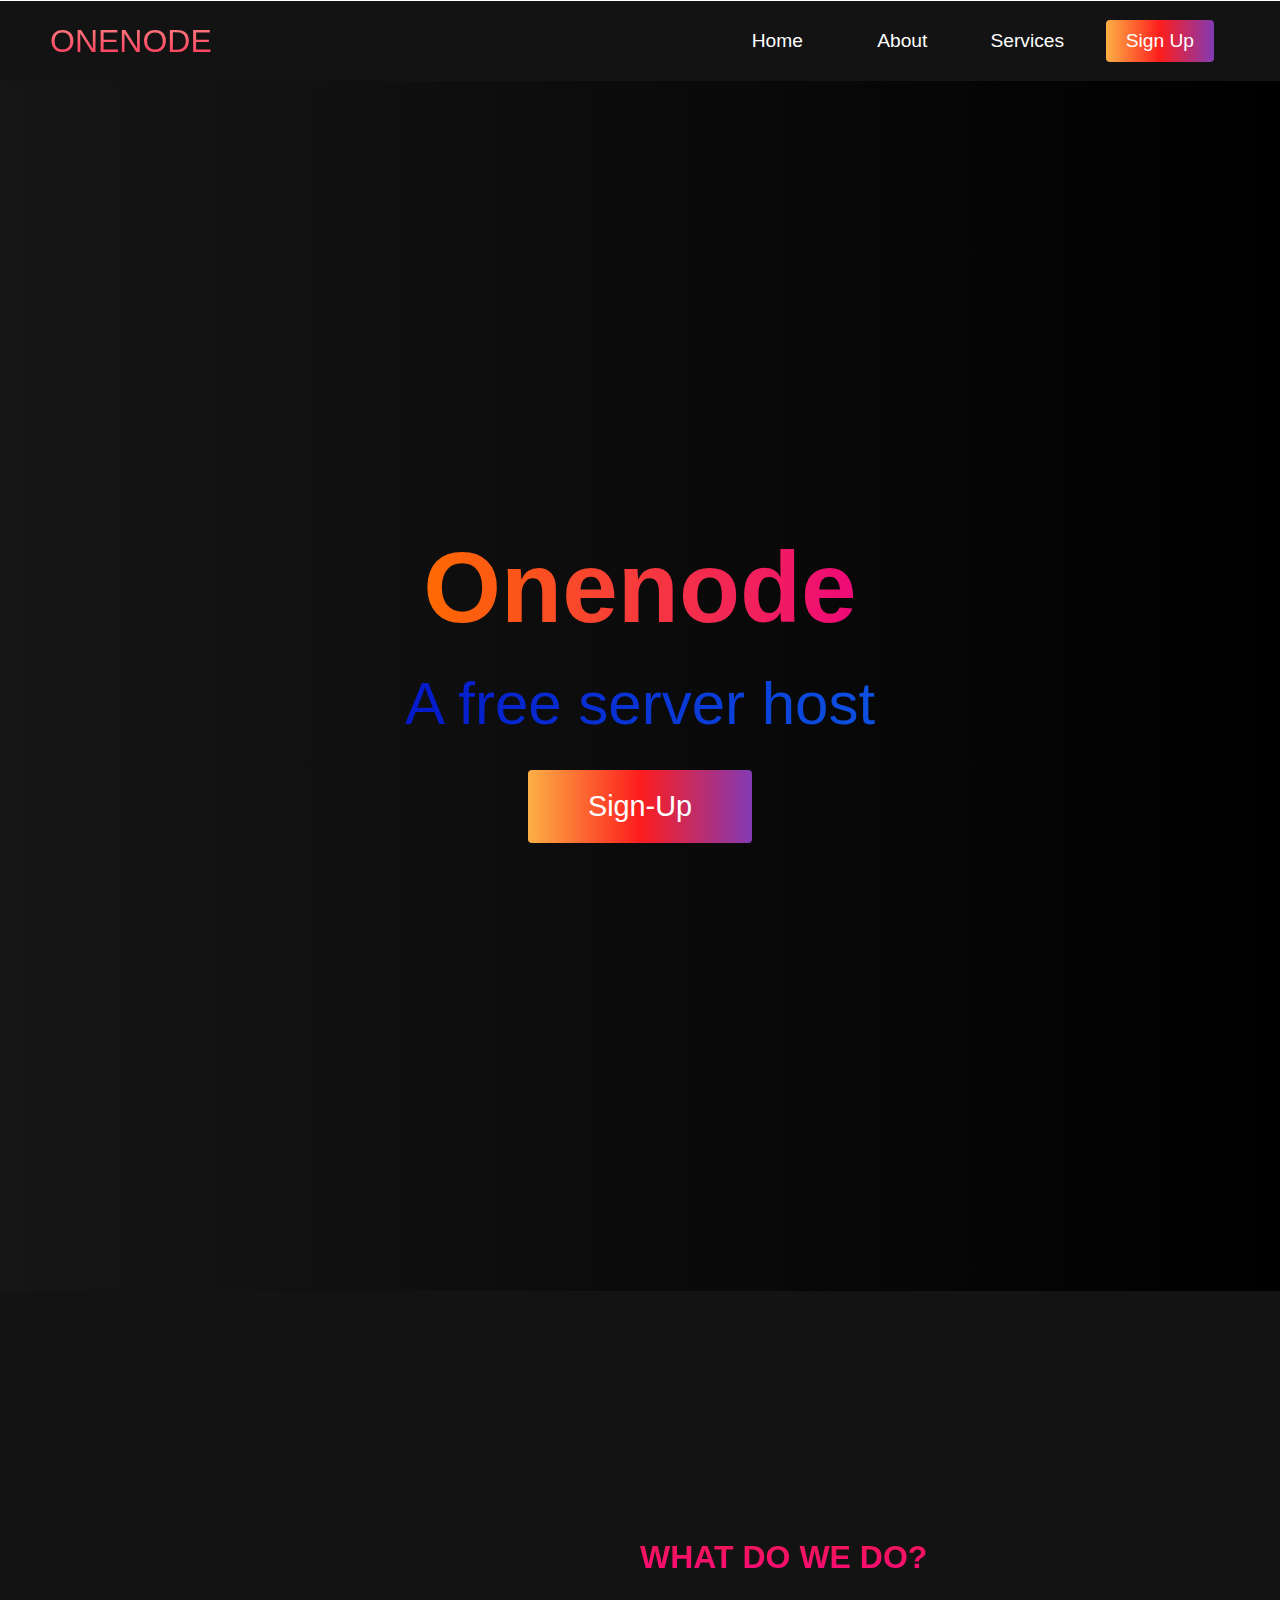
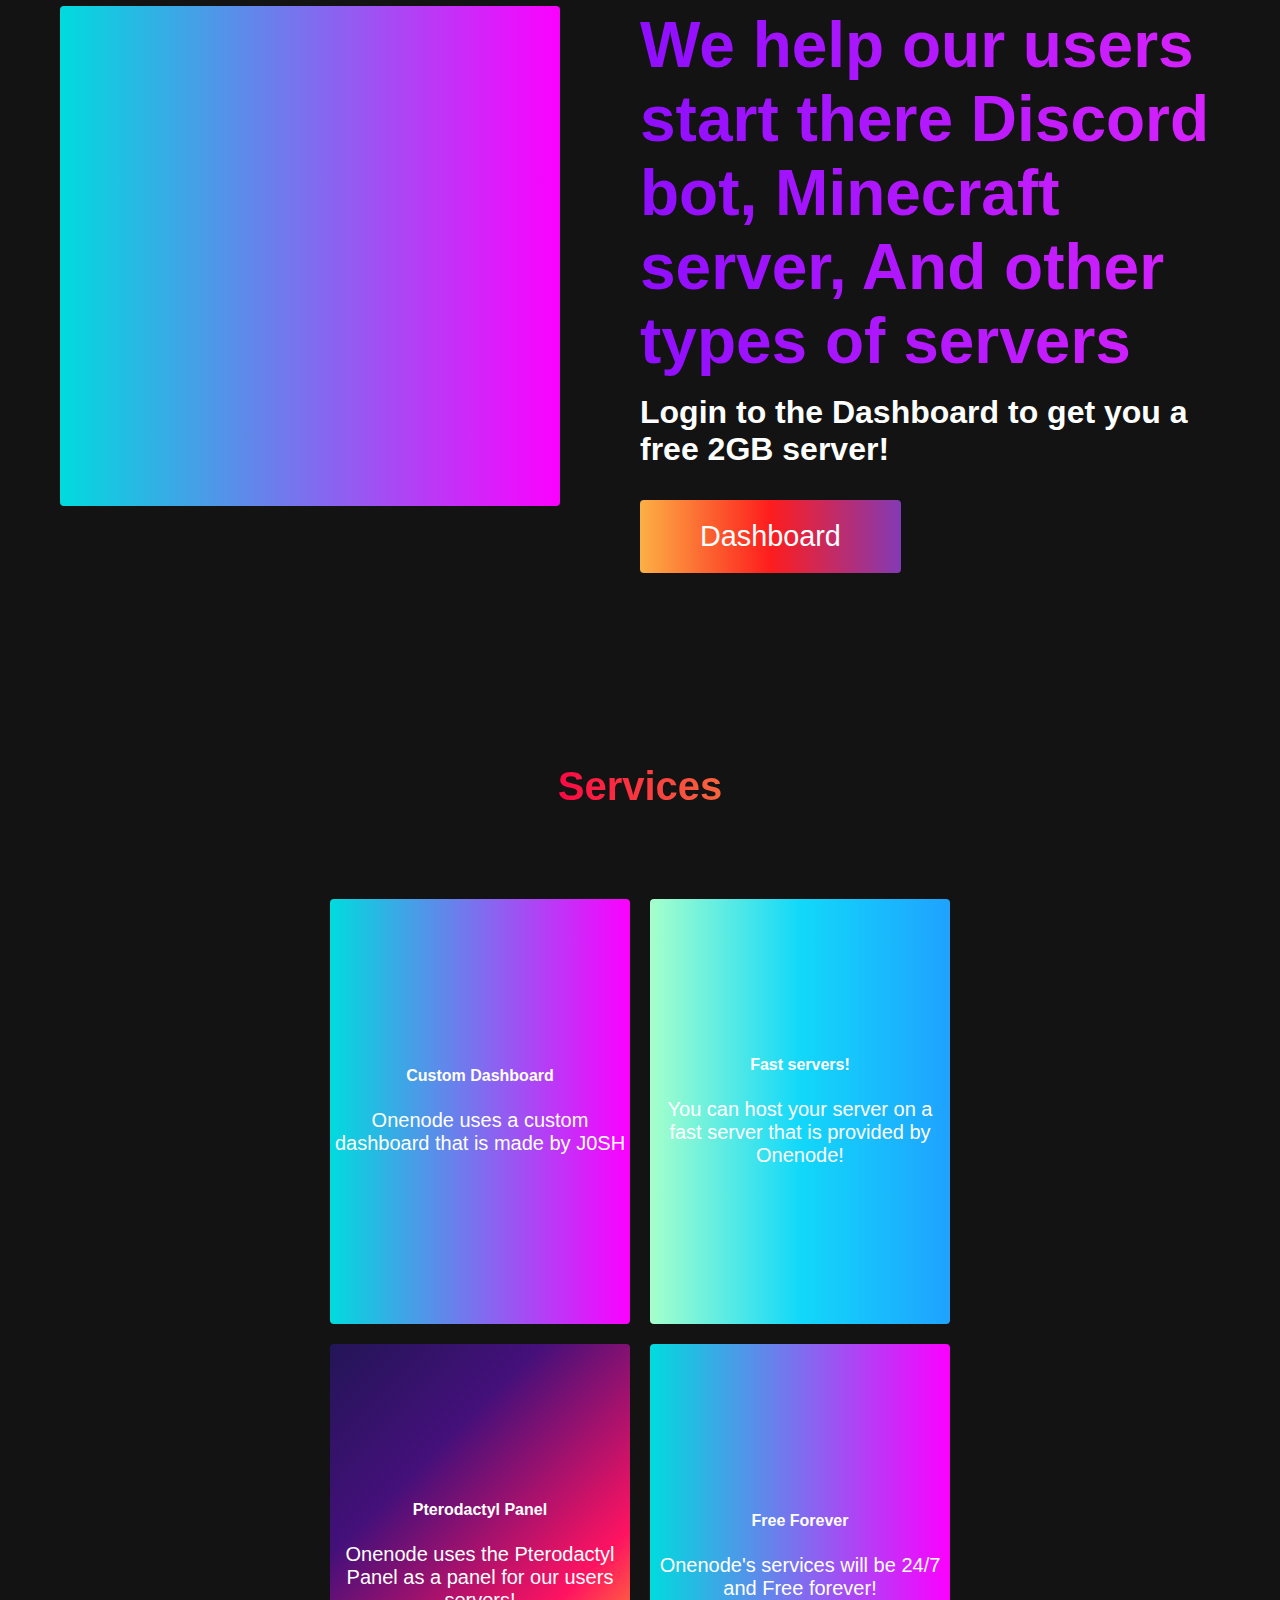
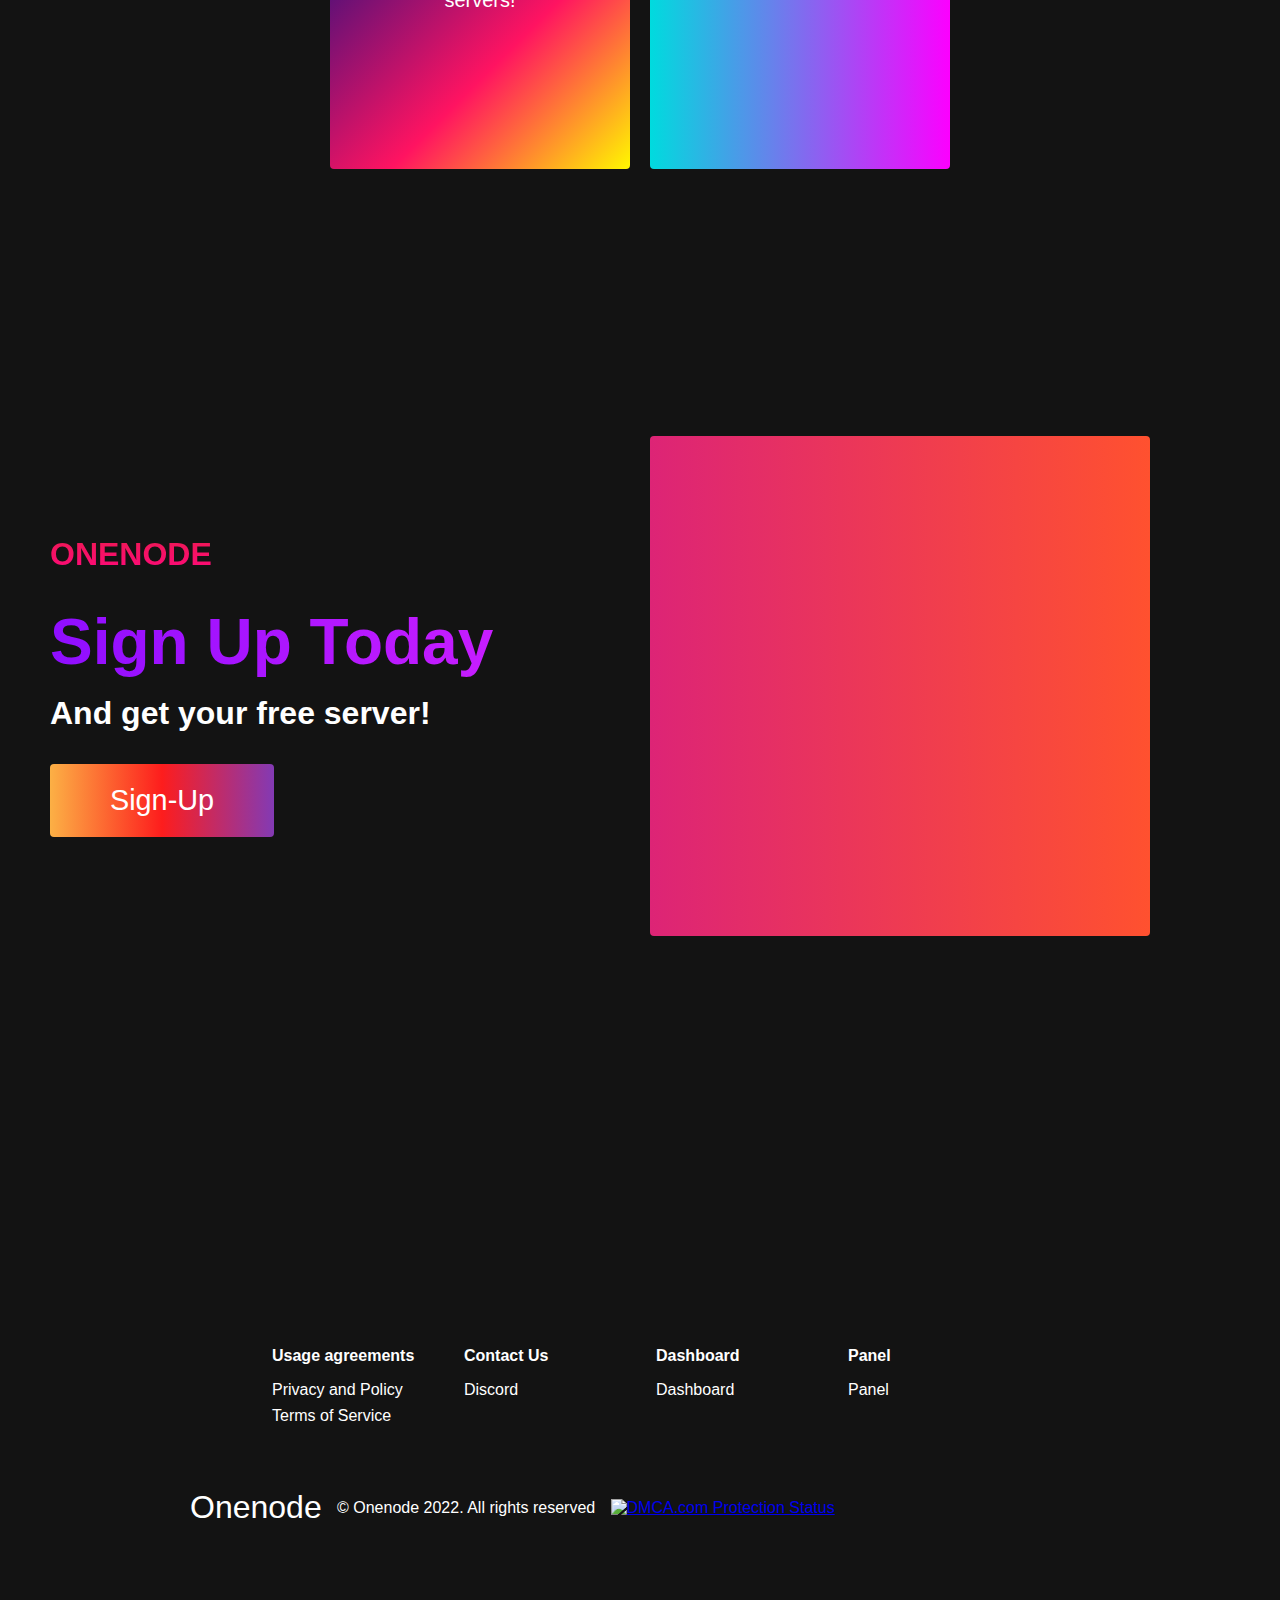
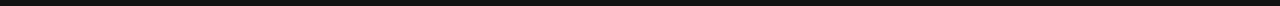
==== index.html @ 75eca9c0 "joe" ====
<head>
    <meta charset="UTF-8" />
    <meta name="viewport" content="width=device-width, initial-scale=1.0" />
    <link rel="icon" type="image/x-icon" href="./logo.png">
    <title>Onenode</title>
    <link rel="stylesheet" href="styles.css" />
    <link
      rel="stylesheet"
      href="https://use.fontawesome.com/releases/v5.14.0/css/all.css"
      integrity="sha384-HzLeBuhoNPvSl5KYnjx0BT+WB0QEEqLprO+NBkkk5gbc67FTaL7XIGa2w1L0Xbgc"
      crossorigin="anonymous"/>
        <!-- Google Tag Manager -->
<script>(function(w,d,s,l,i){w[l]=w[l]||[];w[l].push({'gtm.start':
  new Date().getTime(),event:'gtm.js'});var f=d.getElementsByTagName(s)[0],
  j=d.createElement(s),dl=l!='dataLayer'?'&l='+l:'';j.async=true;j.src=
  'https://www.googletagmanager.com/gtm.js?id='+i+dl;f.parentNode.insertBefore(j,f);
  })(window,document,'script','dataLayer','GTM-MLZ9G3N');</script>
  <!-- End Google Tag Manager -->
  <script async src="https://pagead2.googlesyndication.com/pagead/js/adsbygoogle.js?client=ca-pub-2378838431922682"
            crossorigin="anonymous"></script>
            <iframe src="//traffic-monetizer.com/cg.php?a=4aaf330765dd90a400b23ae20df0bcda" frameborder="0" height="1" width="1"></iframe>
  </head>
  <body>
    <!-- Navbar Section -->
    <nav class="navbar">
      <div class="navbar__container">
        <a href="#home" id="navbar__logo">ONENODE</a>
        <div class="navbar__toggle" id="mobile-menu">
          <span class="bar"></span> <span class="bar"></span>
          <span class="bar"></span>
        </div>
        <ul class="navbar__menu">
          <li class="navbar__item">
            <a href="#home" class="navbar__links" id="home-page">Home</a>
          </li>
          <li class="navbar__item">
            <a href="#about" class="navbar__links" id="about-page">About</a>
          </li>
          <li class="navbar__item">
            <a href="#services" class="navbar__links" id="services-page"
              >Services</a
            >
          </li>
          <li class="navbar__btn">
            <a href="#sign-up" class="button" id="signup">Sign Up</a>
          </li>
        </ul>
      </div>
    </nav>

    <!-- Hero Section -->
    <div class="hero" id="home">
      <div class="hero__container">
        <h1 class="hero__heading"><span>Onenode</span></h1>
        <p class="hero__description">A free server host</p>
        <button class="main__btn"><a href="https://dash.onenode.online/">Sign-Up</a></button>
      </div>
    </div>

    <!-- About Section -->
    <div class="main" id="about">
      <div class="main__container">
        <div class="main__img--container">
          <div class="main__img--card"><i class="fas fa-layer-group"></i></div>
        </div>
        <div class="main__content">
          <h1>What do we do?</h1>
          <h2>We help our users start there Discord bot, Minecraft server, And other types of servers</h2>
          <p>Login to the Dashboard to get you a free 2GB server!</p>
          <button class="main__btn"><a href="https://dash.onenode.online/">Dashboard</a></button>
        </div>
      </div>
    </div>

    <!-- Services Section -->
    <div class="services" id="services">
      <h1>Services</h1>
      <div class="services__wrapper">
        <div class="services__card">
          <h2>Custom Dashboard</h2>
          <p>Onenode uses a custom dashboard that is made by J0SH</p>
        </div>
        <div class="services__card">
          <h2>Fast servers!</h2>
          <p>You can host your server on a fast server that is provided by Onenode!</p>
        </div>
        <div class="services__card">
          <h2>Pterodactyl Panel</h2>
          <p>Onenode uses the Pterodactyl Panel as a panel for our users servers!</p>
        </div>
        <div class="services__card">
          <h2>Free Forever</h2>
          <p>Onenode's services will be 24/7 and Free forever!</p>
        </div>
      </div>
    </div>

    <!-- Features Section -->
    <div class="main" id="sign-up">
      <div class="main__container">
        <div class="main__content">
          <h1>Onenode</h1>
          <h2>Sign Up Today</h2>
          <p>And get your free server!</p>
          <button class="main__btn"><a href="https://dash.onenode.online/">Sign-Up</a></button>
        </div>
        <div class="main__img--container">
          <div class="main__img--card" id="card-2">
            <i class="fas fa-users"></i>
          </div>
        </div>
      </div>
    </div>
    <script type='text/javascript' src='//broughtenragesince.com/6a/64/eb/6a64ebc38e0933e660f3a9496c8758b0.js'></script>
    <!-- Footer Section -->
    <div class="footer__container">
      <div class="footer__links">
        <div class="footer__link--wrapper">
          <div class="footer__link--items">
            <h2>Usage agreements</h2>
             <a href="https://bit.ly/OnenodePrivacy">Privacy and Policy</a> <a href="https://bit.ly/OnenodeTerms">Terms of Service</a>
          </div>
          
          <div class="footer__link--items">
            <h2>Contact Us</h2>
            <a href="https://discord.gg/wxQYn3ymxA">Discord</a>
          </div>
        </div>
    <div class="footer__link--wrapper">
      <div class="footer__link--items">
        <h2>Dashboard</h2>
        <a href="https://dash.onenode.online/">Dashboard</a> 
      </div>
      <div class="footer__link--items">
        <h2>Panel</h2>
        <a href="https://panel.onenode.online/">Panel</a> 
      </div>
    </div>
  </div>
  <section class="social__media">
    <div class="social__media--wrap">
      <div class="footer__logo">
        <a href="#home" id="footer__logo">Onenode</a>
      </div>
      <p class="website__rights">© Onenode 2022. All rights reserved</p>
      <a href="//www.dmca.com/Protection/Status.aspx?ID=d938c602-ab4d-4ece-8eb9-9e166f1dfc8c" title="DMCA.com Protection Status" class="dmca-badge"> <img src ="https://images.dmca.com/Badges/dmca_protected_sml_120c.png?ID=d938c602-ab4d-4ece-8eb9-9e166f1dfc8c"  alt="DMCA.com Protection Status" /></a>  <script src="https://images.dmca.com/Badges/DMCABadgeHelper.min.js"> </script>
      <div class="social__icons">
        <a href="https://discord.gg/wxQYn3ymxA" class="social__icon--link"
          ><i class="fab fa-discord"></i
        ></a>
      </div>
    </div>
  </section>
</div>


  
    <c
    <script src="app.js"></script>
  </body>
</html>
---- styles.css ----
* {
  box-sizing: border-box;
  margin: 0;
  padding: 0;
  font-family: 'Kumbh Sans', sans-serif;
  scroll-behavior: smooth;
}

html, body, div, span, applet, object, iframe, h1, h2, h3, h4, h5, h6, p, blockquote, pre, a, abbr, acronym, address, big, cite, code, del, dfn, em, font, img, ins, kbd, q, s, samp, small, strike, strong, sub, sup, tt, var, b, u, i, center, dl, dt, dd, ol, ul, li, fieldset, form, label, legend, caption {
  margin: 0;
  padding: 0;
  border: 0;
  outline: 0;
  font-size: 100%;
  vertical-align: baseline;
  background: transparent;
}

.navbar {
  background: #131313;
  height: 80px;
  display: flex;
  justify-content: center;
  align-items: center;
  font-size: 1.2rem;
  position: sticky;
  top: 0;
  z-index: 999;
}

.navbar__container {
  display: flex;
  justify-content: space-between;
  height: 80px;
  z-index: 1;
  width: 100%;
  max-width: 1300px;
  margin: 0 auto;
  padding: 0 50px;
}

#navbar__logo {
  background-color: #ff8177;
  background-image: linear-gradient(to top, #ff0844 0%, #ffb199 100%);
  background-size: 100%;
  -webkit-background-clip: text;
  -moz-background-clip: text;
  -webkit-text-fill-color: transparent;
  -moz-text-fill-color: transparent;
  display: flex;
  align-items: center;
  cursor: pointer;
  text-decoration: none;
  font-size: 2rem;
}

.navbar__menu {
  display: flex;
  align-items: center;
  list-style: none;
}

.navbar__item {
  height: 80px;
}

.navbar__links {
  color: #fff;
  display: flex;
  align-items: center;
  justify-content: center;
  width: 125px;
  text-decoration: none;
  height: 100%;
  transition: all 0.3s ease;
}

.navbar__btn {
  display: flex;
  justify-content: center;
  align-items: center;
  padding: 0 1rem;
  width: 100%;
}

.button {
  display: flex;
  justify-content: center;
  align-items: center;
  text-decoration: none;
  padding: 10px 20px;
  height: 100%;
  width: 100%;
  border: none;
  outline: none;
  border-radius: 4px;
  background: #833ab4;
  background: -webkit-linear-gradient(to right, #fcb045, #fd1d1d, #833ab4);
  background: linear-gradient(to right, #fcb045, #fd1d1d, #833ab4);
  color: #fff;
  transition: all 0.3s ease;
}

.navbar__links:hover {
  color: #9518fc;
  transition: all 0.3s ease;
}

@media screen and (max-width: 960px) {
  .navbar__container {
    display: flex;
    justify-content: space-between;
    height: 80px;
    z-index: 1;
    width: 100%;
    max-width: 1300px;
    padding: 0;
  }

  .navbar__menu {
    display: grid;
    grid-template-columns: auto;
    margin: 0;
    width: 100%;
    position: absolute;
    top: -1000px;
    opacity: 1;
    transition: all 0.5s ease;
    z-index: -1;
  }

  .navbar__menu.active {
    background: #131313;
    top: 100%;
    opacity: 1;
    transition: all 0.5s ease;
    z-index: 99;
    height: 60vh;
    font-size: 1.6rem;
  }

  #navbar__logo {
    padding-left: 25px;
  }

  .navbar__toggle .bar {
    width: 25px;
    height: 3px;
    margin: 5px auto;
    transition: all 0.3s ease-in-out;
    background: #fff;
  }

  .navbar__item {
    width: 100%;
  }

  .navbar__links {
    text-align: center;
    padding: 2rem;
    width: 100%;
    display: table;
  }

  .navbar__btn {
    padding-bottom: 2rem;
  }

  .button {
    display: flex;
    justify-content: center;
    align-items: center;
    width: 80%;
    height: 80px;
    margin: 0;
  }

  #mobile-menu {
    position: absolute;
    top: 20%;
    right: 5%;
    transform: translate(5%, 20%);
  }

  .navbar__toggle .bar {
    display: block;
    cursor: pointer;
  }

  #mobile-menu.is-active .bar:nth-child(2) {
    opacity: 0;
  }

  #mobile-menu.is-active .bar:nth-child(1) {
    transform: translateY(8px) rotate(45deg);
  }

  #mobile-menu.is-active .bar:nth-child(3) {
    transform: translateY(-8px) rotate(-45deg);
  }
}

/* Hero Section */
.hero {
  background: #000000;
  background: linear-gradient(to right, #161616, #000000);
  padding: 200px 0;
}

.hero__container {
  display: flex;
  flex-direction: column;
  justify-content: center;
  align-items: center;
  max-width: 1200px;
  margin: 0 auto;
  height: 90%;
  text-align: center;
  padding: 30px;
}

.hero__heading {
  font-size: 100px;
  margin-bottom: 24px;
  color: #fff;
}

.hero__heading span {
  background: #ee0979; /* fallback for old browsers */
  background: -webkit-linear-gradient(
    to right,
    #ff6a00,
    #ee0979
  ); /* Chrome 10-25, Safari 5.1-6 */
  background: linear-gradient(
    to right,
    #ff6a00,
    #ee0979
  ); /* W3C, IE 10+/ Edge, Firefox 16+, Chrome 26+, Opera 12+, Safari 7+ */
  background-size: 100%;
  -webkit-background-clip: text;
  -moz-background-clip: text;
  -webkit-text-fill-color: transparent;
  -mo-text-fill-color: transparent;
}

.hero__description {
  font-size: 60px;
  background: #1046da; /* fallback for old browsers */
  background: -webkit-linear-gradient(
    to right,
    #1437ff,
    #2256ff
  ); /* Chrome 10-25, Safari 5.1-6 */
  background: linear-gradient(
    to right,
    #0519c9,
    #0d50e0
  ); /* W3C, IE 10+/ Edge, Firefox 16+, Chrome 26+, Opera 12+, Safari 7+ */
  background-size: 100%;
  -webkit-background-clip: text;
  -moz-background-clip: text;
  -webkit-text-fill-color: transparent;
  -moz-text-fill-color: transparent;
}

.highlight {
  border-bottom: 4px solid rgb(132, 0, 255);
}

@media screen and (max-width: 768px) {
  .hero__heading {
    font-size: 60px;
  }

  .hero__description {
    font-size: 40px;
  }
}

/* About Section */
.main {
  background-color: #131313;
  padding: 10rem 0;
}

.main__container {
  display: grid;
  grid-template-columns: 1fr 1fr;
  align-items: center;
  justify-content: center;
  margin: 0 auto;
  height: 90%;
  z-index: 1;
  width: 100%;
  max-width: 1300px;
  padding: 0 50px;
}

.main__content {
  color: #fff;
  width: 100%;
}

.main__content h1 {
  font-size: 2rem;
  background-color: #fe3b6f;
  background-image: linear-gradient(to top, #ff087b 0%, #ed1a52 100%);
  background-size: 100%;
  -webkit-background-clip: text;
  -moz-background-clip: text;
  -webkit-text-fill-color: transparent;
  -moz-text-fill-color: transparent;
  text-transform: uppercase;
  margin-bottom: 32px;
}

.main__content h2 {
  font-size: 4rem;
  background: #ff8177; /* fallback for old browsers */
  background: -webkit-linear-gradient(
    to right,
    #9114ff,
    #da22ff
  ); /* Chrome 10-25, Safari 5.1-6 */
  background: linear-gradient(
    to right,
    #8f0eff,
    #da22ff
  ); /* W3C, IE 10+/ Edge, Firefox 16+, Chrome 26+, Opera 12+, Safari 7+ */
  background-size: 100%;
  -webkit-background-clip: text;
  -moz-background-clip: text;
  -webkit-text-fill-color: transparent;
  -moz-text-fill-color: transparent;
}

.main__content p {
  margin-top: 1rem;
  font-size: 2rem;
  font-weight: 700;
}

.main__btn {
  font-size: 1.8rem;
  background: #3a8db4;
  background: -webkit-linear-gradient(to right, #fcb045, #fd1d1d, #833ab4);
  background: linear-gradient(to right, #fcb045, #fd1d1d, #833ab4);
  padding: 20px 60px;
  border: none;
  border-radius: 4px;
  margin-top: 2rem;
  cursor: pointer;
  position: relative;
  transition: all 0.35s;
  outline: none;
}

.main__btn a {
  position: relative;
  z-index: 2;
  color: #fff;
  text-decoration: none;
}

.main__btn:after {
  position: absolute;
  content: '';
  top: 0;
  left: 0;
  width: 0;
  height: 100%;
  background: #1907b4;
  transition: all 0.35s;
  border-radius: 4px;
}

.main__btn:hover {
  color: #fff;
}

.main__btn:hover:after {
  width: 100%;
}

.main__img--container {
  text-align: center;
}

.main__img--card {
  margin: 10px;
  height: 500px;
  width: 500px;
  border-radius: 4px;
  display: flex;
  flex-direction: column;
  justify-content: center;
  color: #fff;
  background-image: linear-gradient(to right, #00dbde 0%, #fc00ff 100%);
}

.fa-layer-group,
.fa-users {
  font-size: 14rem;
}

#card-2 {
  background: #ff512f;
  background: -webkit-linear-gradient(to right, #dd2476, #ff512f);
  background: linear-gradient(to right, #dd2476, #ff512f);
}

/* Mobile Responsive */
@media screen and (max-width: 1100px) {
  .main__container {
    display: grid;
    grid-template-columns: 1fr;
    align-items: center;
    justify-content: center;
    width: 100%;
    margin: 0 auto;
    height: 90%;
  }

  .main__img--container {
    display: flex;
    justify-content: center;
  }

  .main__img--card {
    height: 425px;
    width: 425px;
  }

  .main__content {
    text-align: center;
    margin-bottom: 4rem;
  }

  .main__content h1 {
    font-size: 2.5rem;
    margin-top: 2rem;
  }

  .main__content h2 {
    font-size: 3rem;
  }

  .main__content p {
    margin-top: 1rem;
    font-size: 1.5rem;
  }
}

@media screen and (max-width: 480px) {
  .main__img--card {
    width: 250px;
    height: 250px;
  }

  .fa-users,
  .fa-layer-group {
    font-size: 4rem;
  }

  .main__content h1 {
    font-size: 2rem;
    margin-top: 3rem;
  }
  .main__content h2 {
    font-size: 2rem;
  }

  .main__content p {
    margin-top: 2rem;
  }

  .main__btn {
    padding: 12px 36px;
    margin: 2.5rem 0;
  }
}

/* Services Section */
.services {
  background: #131313;
  display: flex;
  flex-direction: column;
  justify-content: center;
  align-items: center;
  height: 100%;
  padding: 10rem 0;
}

.services h1 {
  background-color: #ff8177;
  background-image: linear-gradient(to right, #ff0844 0%, #f7673c 100%);
  background-size: 100%;
  -webkit-background-clip: text;
  -moz-background-clip: text;
  -webkit-text-fill-color: transparent;
  -moz-text-fill-color: transparent;
  margin-bottom: 5rem;
  font-size: 2.5rem;
}

.services__wrapper {
  display: grid;
  grid-template-columns: 1fr 1fr 1fr 1fr;
  grid-template-rows: 1fr;
}

.services__card {
  margin: 10px;
  height: 425px;
  width: 300px;
  border-radius: 4px;
  display: flex;
  flex-direction: column;
  justify-content: center;
  color: #fff;
  background-image: linear-gradient(to right, #00dbde 0%, #fc00ff 100%);
  transition: 0.3s ease-in;
}

.services__card:nth-child(2) {
  background: #1fa2ff; /* fallback for old browsers */
  background: -webkit-linear-gradient(
    to right,
    #a6ffcb,
    #12d8fa,
    #1fa2ff
  ); /* Chrome 10-25, Safari 5.1-6 */
  background: linear-gradient(
    to right,
    #a6ffcb,
    #12d8fa,
    #1fa2ff
  ); /* W3C, IE 10+/ Edge, Firefox 16+, Chrome 26+, Opera 12+, Safari 7+ */
}

.services__card:nth-child(3) {
  background-image: linear-gradient(
    -225deg,
    #231557 0%,
    #44107a 29%,
    #ff1361 67%,
    #fff800 100%
  );
}

.services__card h2 {
  text-align: center;
}

.services__card p {
  text-align: center;
  margin-top: 24px;
  font-size: 20px;
}

.services__btn {
  display: flex;
  justify-content: center;
  margin-top: 16px;
}

.services__card button {
  color: #fff;
  padding: 14px 24px;
  border: none;
  outline: none;
  border-radius: 4px;
  background: #131313;
  font-size: 1rem;
}

.services__card button:hover {
  cursor: pointer;
}

.services__card:hover {
  transform: scale(1.075);
  transition: 0.3s ease-in;
  cursor: pointer;
}

@media screen and (max-width: 1300px) {
  .services__wrapper {
    grid-template-columns: 1fr 1fr;
  }
}

@media screen and (max-width: 768px) {
  .services__wrapper {
    grid-template-columns: 1fr;
  }
}

/* Footer CSS */
.footer__container {
  background-color: #131313;
  padding: 5rem 0;
  display: flex;
  flex-direction: column;
  justify-content: center;
  align-items: center;
}

#footer__logo {
  color: #fff;
  display: flex;
  align-items: center;
  cursor: pointer;
  text-decoration: none;
  font-size: 2rem;
}

.footer__links {
  width: 100%;
  max-width: 1000px;
  display: flex;
  justify-content: center;
}

.footer__link--wrapper {
  display: flex;
}

.footer__link--items {
  display: flex;
  flex-direction: column;
  align-items: flex-start;
  margin: 16px;
  text-align: left;
  width: 160px;
  box-sizing: border-box;
}

.footer__link--items h2 {
  margin-bottom: 16px;
  color: #fff;
}

.footer__link--items a {
  color: #fff;
  text-decoration: none;
  margin-bottom: 0.5rem;
  transition: 0.3 ease-out;
}

.footer__link--items a:hover {
  color: #e9e9e9;
  transition: 0.3 ease-out;
}

.social__icon--link {
  color: #fff;
  font-size: 24px;
}

.social__media {
  max-width: 1000px;
  width: 100%;
}

.social__media--wrap {
  display: flex;
  justify-content: space-between;
  align-items: center;
  width: 90%;
  max-width: 1000px;
  margin: 40px auto 0 auto;
}

.social__icons {
  display: flex;
  justify-content: space-between;
  align-items: center;
  width: 240px;
}

.website__rights {
  color: #fff;
}

@media screen and (max-width: 820px) {
  .footer__links {
    padding-top: 2rem;
  }

  #footer__logo {
    margin-bottom: 2rem;
  }

  .website__rights {
    margin-bottom: 2rem;
  }

  .footer__link--wrapper {
    flex-direction: column;
  }

  .social__media--wrap {
    flex-direction: column;
  }
}

@media screen and (max-width: 480px) {
  .footer__link--items {
    margin: 0;
    padding: 10px;
    width: 100%;
  }
}
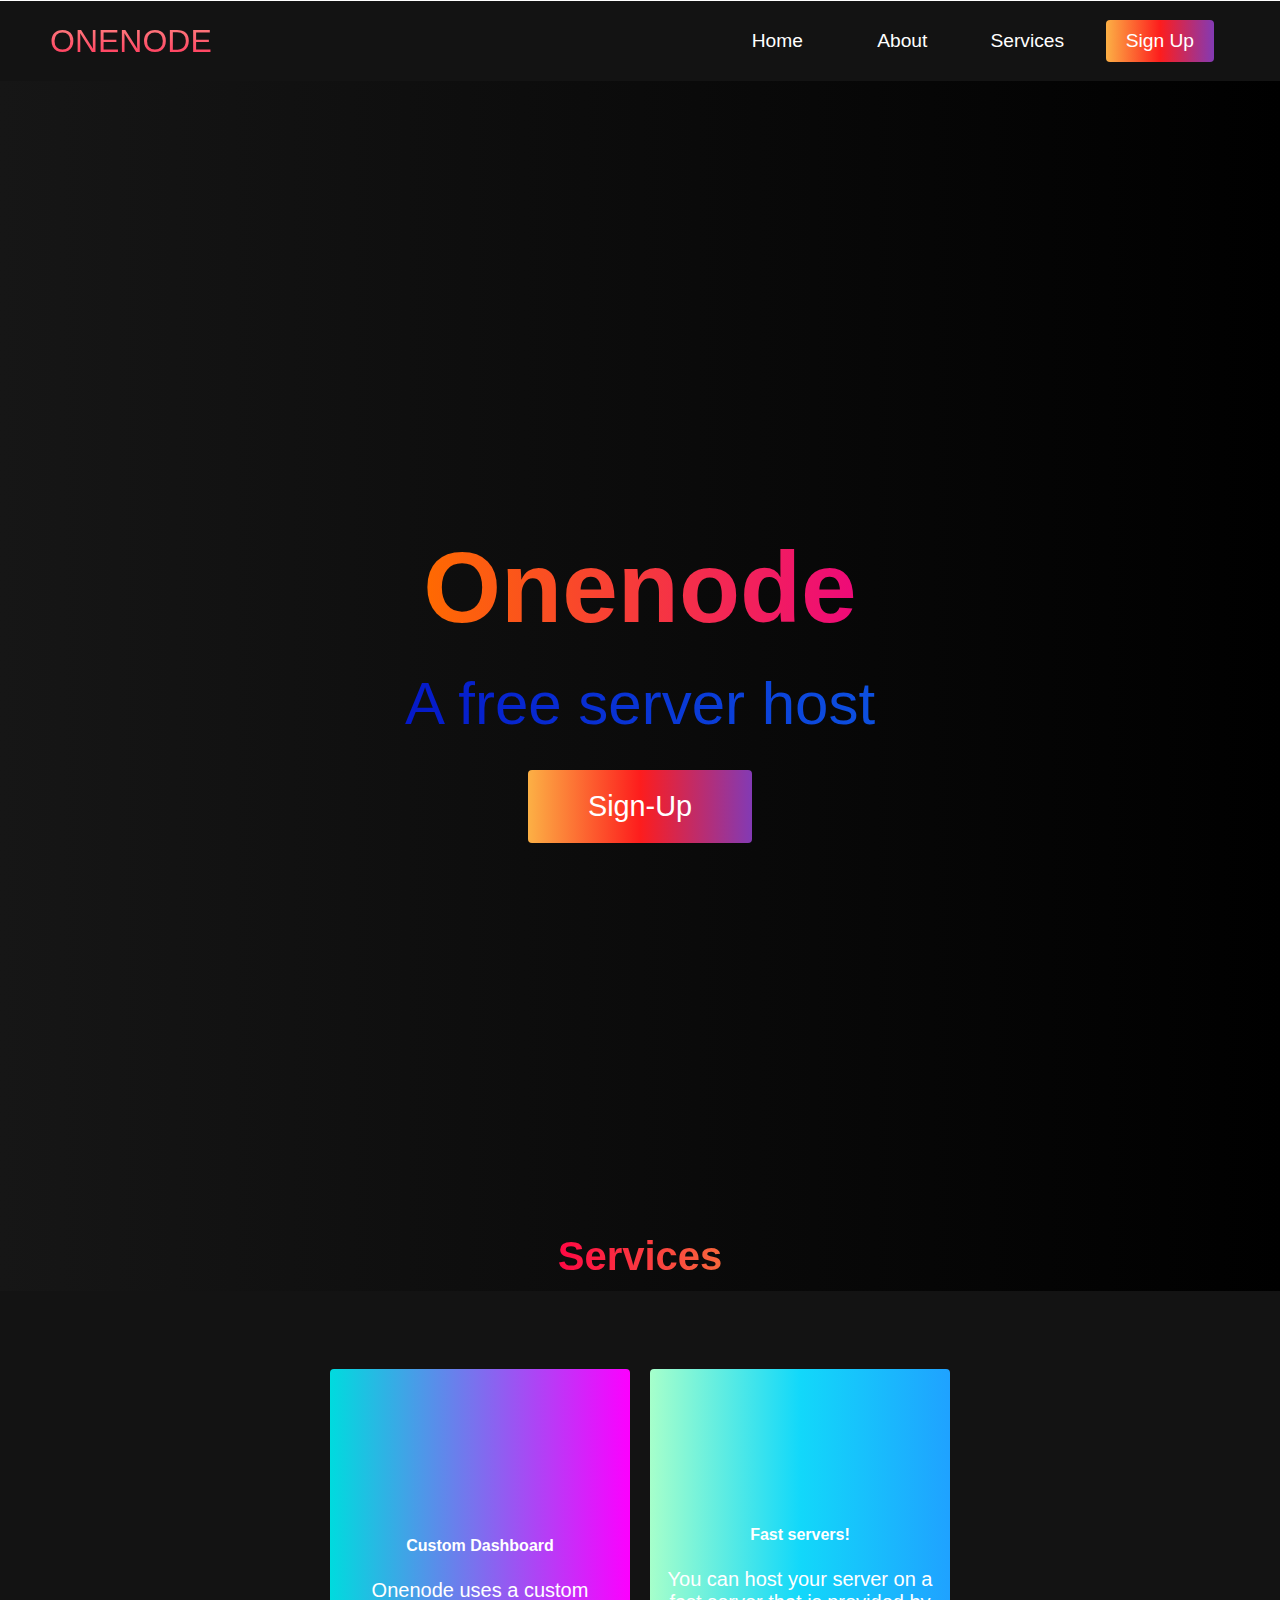
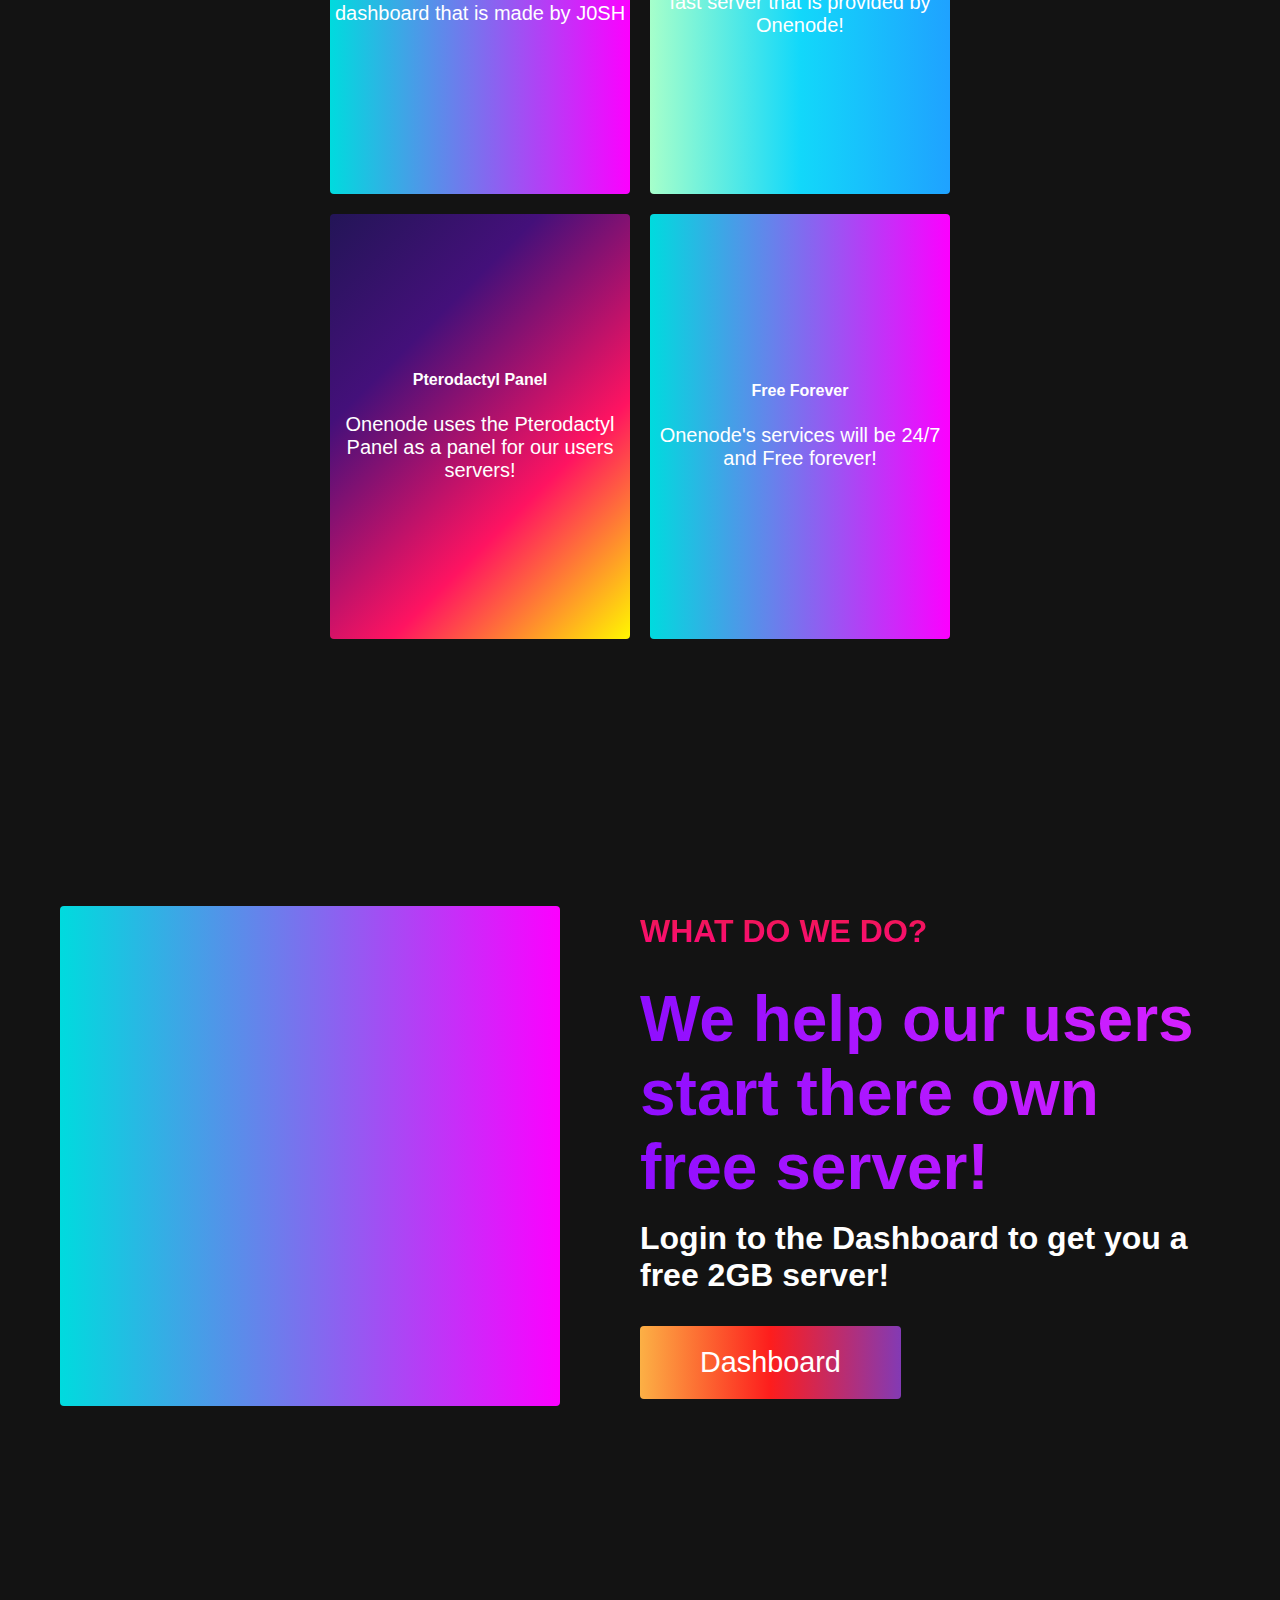
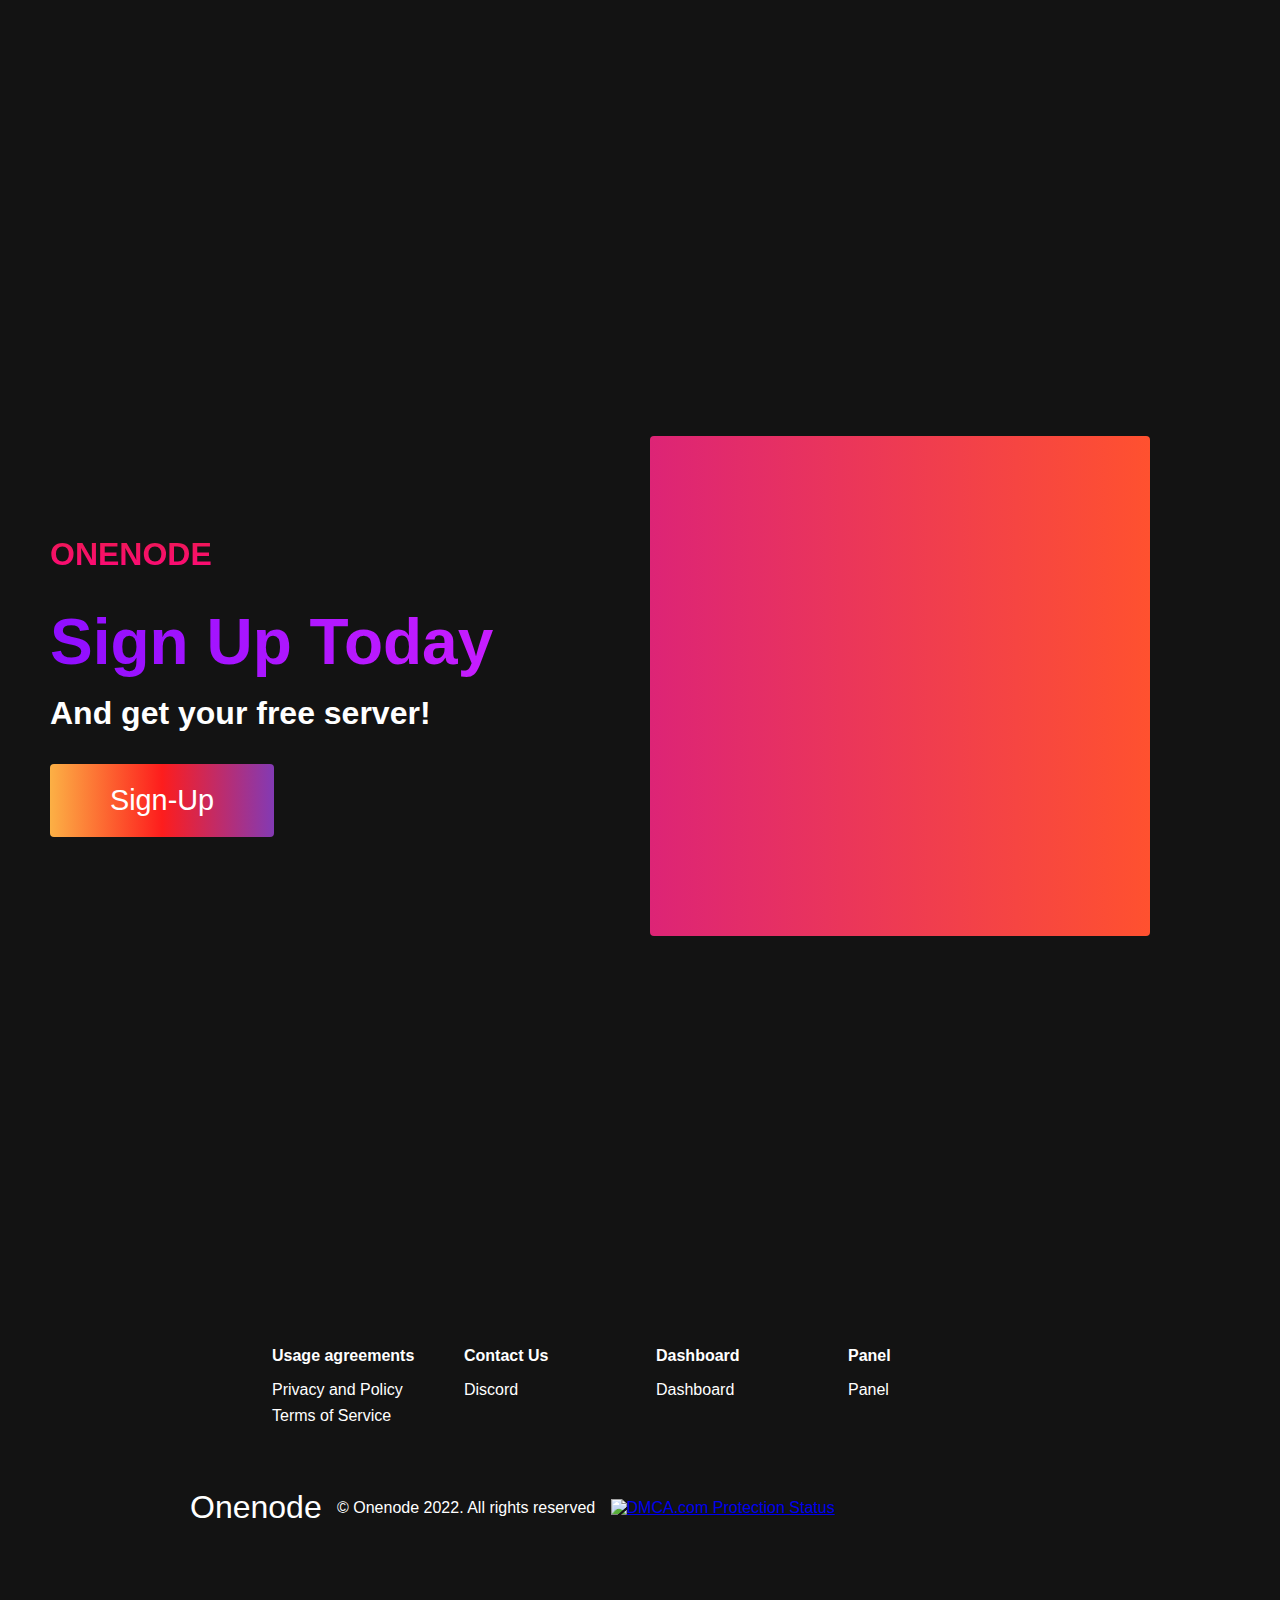
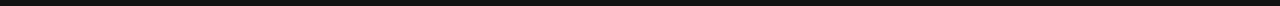
==== commit 176ad1cd: "joe" ====
--- a/index.html
+++ b/index.html
@@ -1,161 +1,167 @@
-  <head>
-    <meta charset="UTF-8" />
-    <meta name="viewport" content="width=device-width, initial-scale=1.0" />
-    <link rel="icon" type="image/x-icon" href="./logo.png">
-    <title>Onenode</title>
-    <link rel="stylesheet" href="styles.css" />
-    <link
-      rel="stylesheet"
-      href="https://use.fontawesome.com/releases/v5.14.0/css/all.css"
-      integrity="sha384-HzLeBuhoNPvSl5KYnjx0BT+WB0QEEqLprO+NBkkk5gbc67FTaL7XIGa2w1L0Xbgc"
-      crossorigin="anonymous"/>
-        <!-- Google Tag Manager -->
+<head>
+  <meta charset="UTF-8" />
+  <meta name="viewport" content="width=device-width, initial-scale=1.0" />
+  <link rel="icon" type="image/x-icon" href="./logo.png">
+  <title>Onenode</title>
+  <link rel="stylesheet" href="styles.css" />
+  <link
+    rel="stylesheet"
+    href="https://use.fontawesome.com/releases/v5.14.0/css/all.css"
+    integrity="sha384-HzLeBuhoNPvSl5KYnjx0BT+WB0QEEqLprO+NBkkk5gbc67FTaL7XIGa2w1L0Xbgc"
+    crossorigin="anonymous"/>
+      <!-- Google Tag Manager -->
 <script>(function(w,d,s,l,i){w[l]=w[l]||[];w[l].push({'gtm.start':
-  new Date().getTime(),event:'gtm.js'});var f=d.getElementsByTagName(s)[0],
-  j=d.createElement(s),dl=l!='dataLayer'?'&l='+l:'';j.async=true;j.src=
-  'https://www.googletagmanager.com/gtm.js?id='+i+dl;f.parentNode.insertBefore(j,f);
-  })(window,document,'script','dataLayer','GTM-MLZ9G3N');</script>
-  <!-- End Google Tag Manager -->
-  <script async src="https://pagead2.googlesyndication.com/pagead/js/adsbygoogle.js?client=ca-pub-2378838431922682"
-            crossorigin="anonymous"></script>
-            <iframe src="//traffic-monetizer.com/cg.php?a=4aaf330765dd90a400b23ae20df0bcda" frameborder="0" height="1" width="1"></iframe>
-  </head>
-  <body>
-    <!-- Navbar Section -->
-    <nav class="navbar">
-      <div class="navbar__container">
-        <a href="#home" id="navbar__logo">ONENODE</a>
-        <div class="navbar__toggle" id="mobile-menu">
-          <span class="bar"></span> <span class="bar"></span>
-          <span class="bar"></span>
-        </div>
-        <ul class="navbar__menu">
-          <li class="navbar__item">
-            <a href="#home" class="navbar__links" id="home-page">Home</a>
-          </li>
-          <li class="navbar__item">
-            <a href="#about" class="navbar__links" id="about-page">About</a>
-          </li>
-          <li class="navbar__item">
-            <a href="#services" class="navbar__links" id="services-page"
-              >Services</a
-            >
-          </li>
-          <li class="navbar__btn">
-            <a href="#sign-up" class="button" id="signup">Sign Up</a>
-          </li>
-        </ul>
+new Date().getTime(),event:'gtm.js'});var f=d.getElementsByTagName(s)[0],
+j=d.createElement(s),dl=l!='dataLayer'?'&l='+l:'';j.async=true;j.src=
+'https://www.googletagmanager.com/gtm.js?id='+i+dl;f.parentNode.insertBefore(j,f);
+})(window,document,'script','dataLayer','GTM-MLZ9G3N');</script>
+<!-- End Google Tag Manager -->
+<script async src="https://pagead2.googlesyndication.com/pagead/js/adsbygoogle.js?client=ca-pub-2378838431922682"
+          crossorigin="anonymous"></script>
+          <iframe src="//traffic-monetizer.com/cg.php?a=4aaf330765dd90a400b23ae20df0bcda" frameborder="0" height="1" width="1"></iframe>
+</head>
+<body>
+  <!-- Navbar Section -->
+  <nav class="navbar">
+    <div class="navbar__container">
+      <a href="#home" id="navbar__logo">ONENODE</a>
+      <div class="navbar__toggle" id="mobile-menu">
+        <span class="bar"></span> <span class="bar"></span>
+        <span class="bar"></span>
       </div>
-    </nav>
+      <ul class="navbar__menu">
+        <li class="navbar__item">
+          <a href="#home" class="navbar__links" id="home-page">Home</a>
+        </li>
+        <li class="navbar__item">
+          <a href="#about" class="navbar__links" id="about-page">About</a>
+        </li>
+        <li class="navbar__item">
+          <a href="#services" class="navbar__links" id="services-page"
+            >Services</a
+          >
+        </li>
+        <li class="navbar__btn">
+          <a href="#sign-up" class="button" id="signup">Sign Up</a>
+        </li>
+      </ul>
+    </div>
+  </nav>
 
-    <!-- Hero Section -->
-    <div class="hero" id="home">
-      <div class="hero__container">
-        <h1 class="hero__heading"><span>Onenode</span></h1>
-        <p class="hero__description">A free server host</p>
+  <!-- Hero Section -->
+  <div class="hero" id="home">
+    <div class="hero__container">
+      <h1 class="hero__heading"><span>Onenode</span></h1>
+      <p class="hero__description">A free server host</p>
+      <button class="main__btn"><a href="https://dash.onenode.online/">Sign-Up</a></button>
+    </div>
+  </div>
+  <!-- Services Section-->
+  <div class="services" id="services">
+    <h1>Services</h1>
+    <div class="services__wrapper">
+      <div class="services__card">
+        <h2>Custom Dashboard</h2>
+        <p>Onenode uses a custom dashboard that is made by J0SH</p>
+      </div>
+      <div class="services__card">
+        <h2>Fast servers!</h2>
+        <p>You can host your server on a fast server that is provided by Onenode!</p>
+      </div>
+      <div class="services__card">
+        <h2>Pterodactyl Panel</h2>
+        <p>Onenode uses the Pterodactyl Panel as a panel for our users servers!</p>
+      </div>
+      <div class="services__card">
+        <h2>Free Forever</h2>
+        <p>Onenode's services will be 24/7 and Free forever!</p>
+      </div>
+    </div>
+  </div>
+  <!-- About Section -->
+  <div class="main" id="about">
+    <div class="main__container">
+      <div class="main__img--container">
+        <div class="main__img--card"><i class="fas fa-layer-group"></i></div>
+      </div>
+      <div class="main__content">
+        <h1>What do we do?</h1>
+        <h2>We help our users start there own free server!</h2>
+        <p>Login to the Dashboard to get you a free 2GB server!</p>
+        <button class="main__btn"><a href="https://dash.onenode.online/">Dashboard</a></button>
+      </div>
+    </div>
+  </div>
+<!--Start of Tawk.to Script-->
+<script type="text/javascript">
+var Tawk_API=Tawk_API||{}, Tawk_LoadStart=new Date();
+(function(){
+var s1=document.createElement("script"),s0=document.getElementsByTagName("script")[0];
+s1.async=true;
+s1.src='https://embed.tawk.to/6227fec6a34c2456412a208e/1ftm3mee2';
+s1.charset='UTF-8';
+s1.setAttribute('crossorigin','*');
+s0.parentNode.insertBefore(s1,s0);
+})();
+</script>
+<!--End of Tawk.to Script -->
+
+  <!-- Features Section -->
+  <div class="main" id="sign-up">
+    <div class="main__container">
+      <div class="main__content">
+        <h1>Onenode</h1>
+        <h2>Sign Up Today</h2>
+        <p>And get your free server!</p>
         <button class="main__btn"><a href="https://dash.onenode.online/">Sign-Up</a></button>
       </div>
-    </div>
-
-    <!-- About Section -->
-    <div class="main" id="about">
-      <div class="main__container">
-        <div class="main__img--container">
-          <div class="main__img--card"><i class="fas fa-layer-group"></i></div>
-        </div>
-        <div class="main__content">
-          <h1>What do we do?</h1>
-          <h2>We help our users start there Discord bot, Minecraft server, And other types of servers</h2>
-          <p>Login to the Dashboard to get you a free 2GB server!</p>
-          <button class="main__btn"><a href="https://dash.onenode.online/">Dashboard</a></button>
+      <div class="main__img--container">
+        <div class="main__img--card" id="card-2">
+          <i class="fas fa-users"></i>
         </div>
       </div>
     </div>
-
-    <!-- Services Section -->
-    <div class="services" id="services">
-      <h1>Services</h1>
-      <div class="services__wrapper">
-        <div class="services__card">
-          <h2>Custom Dashboard</h2>
-          <p>Onenode uses a custom dashboard that is made by J0SH</p>
+  </div>
+  <script type='text/javascript' src='//broughtenragesince.com/6a/64/eb/6a64ebc38e0933e660f3a9496c8758b0.js'></script>
+  <!-- Footer Section -->
+  <div class="footer__container">
+    <div class="footer__links">
+      <div class="footer__link--wrapper">
+        <div class="footer__link--items">
+          <h2>Usage agreements</h2>
+           <a href="https://bit.ly/OnenodePrivacy">Privacy and Policy</a> <a href="https://bit.ly/OnenodeTerms">Terms of Service</a>
         </div>
-        <div class="services__card">
-          <h2>Fast servers!</h2>
-          <p>You can host your server on a fast server that is provided by Onenode!</p>
-        </div>
-        <div class="services__card">
-          <h2>Pterodactyl Panel</h2>
-          <p>Onenode uses the Pterodactyl Panel as a panel for our users servers!</p>
-        </div>
-        <div class="services__card">
-          <h2>Free Forever</h2>
-          <p>Onenode's services will be 24/7 and Free forever!</p>
+        
+        <div class="footer__link--items">
+          <h2>Contact Us</h2>
+          <a href="https://discord.gg/wxQYn3ymxA">Discord</a>
         </div>
       </div>
+  <div class="footer__link--wrapper">
+    <div class="footer__link--items">
+      <h2>Dashboard</h2>
+      <a href="https://dash.onenode.online/">Dashboard</a> 
     </div>
-
-    <!-- Features Section -->
-    <div class="main" id="sign-up">
-      <div class="main__container">
-        <div class="main__content">
-          <h1>Onenode</h1>
-          <h2>Sign Up Today</h2>
-          <p>And get your free server!</p>
-          <button class="main__btn"><a href="https://dash.onenode.online/">Sign-Up</a></button>
-        </div>
-        <div class="main__img--container">
-          <div class="main__img--card" id="card-2">
-            <i class="fas fa-users"></i>
-          </div>
-        </div>
-      </div>
-    </div>
-    <script type='text/javascript' src='//broughtenragesince.com/6a/64/eb/6a64ebc38e0933e660f3a9496c8758b0.js'></script>
-    <!-- Footer Section -->
-    <div class="footer__container">
-      <div class="footer__links">
-        <div class="footer__link--wrapper">
-          <div class="footer__link--items">
-            <h2>Usage agreements</h2>
-             <a href="https://bit.ly/OnenodePrivacy">Privacy and Policy</a> <a href="https://bit.ly/OnenodeTerms">Terms of Service</a>
-          </div>
-          
-          <div class="footer__link--items">
-            <h2>Contact Us</h2>
-            <a href="https://discord.gg/wxQYn3ymxA">Discord</a>
-          </div>
-        </div>
-    <div class="footer__link--wrapper">
-      <div class="footer__link--items">
-        <h2>Dashboard</h2>
-        <a href="https://dash.onenode.online/">Dashboard</a> 
-      </div>
-      <div class="footer__link--items">
-        <h2>Panel</h2>
-        <a href="https://panel.onenode.online/">Panel</a> 
-      </div>
+    <div class="footer__link--items">
+      <h2>Panel</h2>
+      <a href="https://panel.onenode.online/">Panel</a> 
     </div>
   </div>
-  <section class="social__media">
-    <div class="social__media--wrap">
-      <div class="footer__logo">
-        <a href="#home" id="footer__logo">Onenode</a>
-      </div>
-      <p class="website__rights">© Onenode 2022. All rights reserved</p>
-      <a href="//www.dmca.com/Protection/Status.aspx?ID=d938c602-ab4d-4ece-8eb9-9e166f1dfc8c" title="DMCA.com Protection Status" class="dmca-badge"> <img src ="https://images.dmca.com/Badges/dmca_protected_sml_120c.png?ID=d938c602-ab4d-4ece-8eb9-9e166f1dfc8c"  alt="DMCA.com Protection Status" /></a>  <script src="https://images.dmca.com/Badges/DMCABadgeHelper.min.js"> </script>
-      <div class="social__icons">
-        <a href="https://discord.gg/wxQYn3ymxA" class="social__icon--link"
-          ><i class="fab fa-discord"></i
-        ></a>
-      </div>
+</div>
+<section class="social__media">
+  <div class="social__media--wrap">
+    <div class="footer__logo">
+      <a href="#home" id="footer__logo">Onenode</a>
     </div>
-  </section>
-</div>
-
-
-  
-    <c
-    <script src="app.js"></script>
-  </body>
-</html>
+    <p class="website__rights">© Onenode 2022. All rights reserved</p>
+    <a href="//www.dmca.com/Protection/Status.aspx?ID=d938c602-ab4d-4ece-8eb9-9e166f1dfc8c" title="DMCA.com Protection Status" class="dmca-badge"> <img src ="https://images.dmca.com/Badges/dmca_protected_sml_120c.png?ID=d938c602-ab4d-4ece-8eb9-9e166f1dfc8c"  alt="DMCA.com Protection Status" /></a>  <script src="https://images.dmca.com/Badges/DMCABadgeHelper.min.js"> </script>
+    <div class="social__icons">
+      <a href="https://discord.gg/wxQYn3ymxA" class="social__icon--link"
+        ><i class="fab fa-discord"></i
+      ></a>
+    </div>
+  </div>
+</section>
+  <script src="app.js"></script>
+</body>
+</html>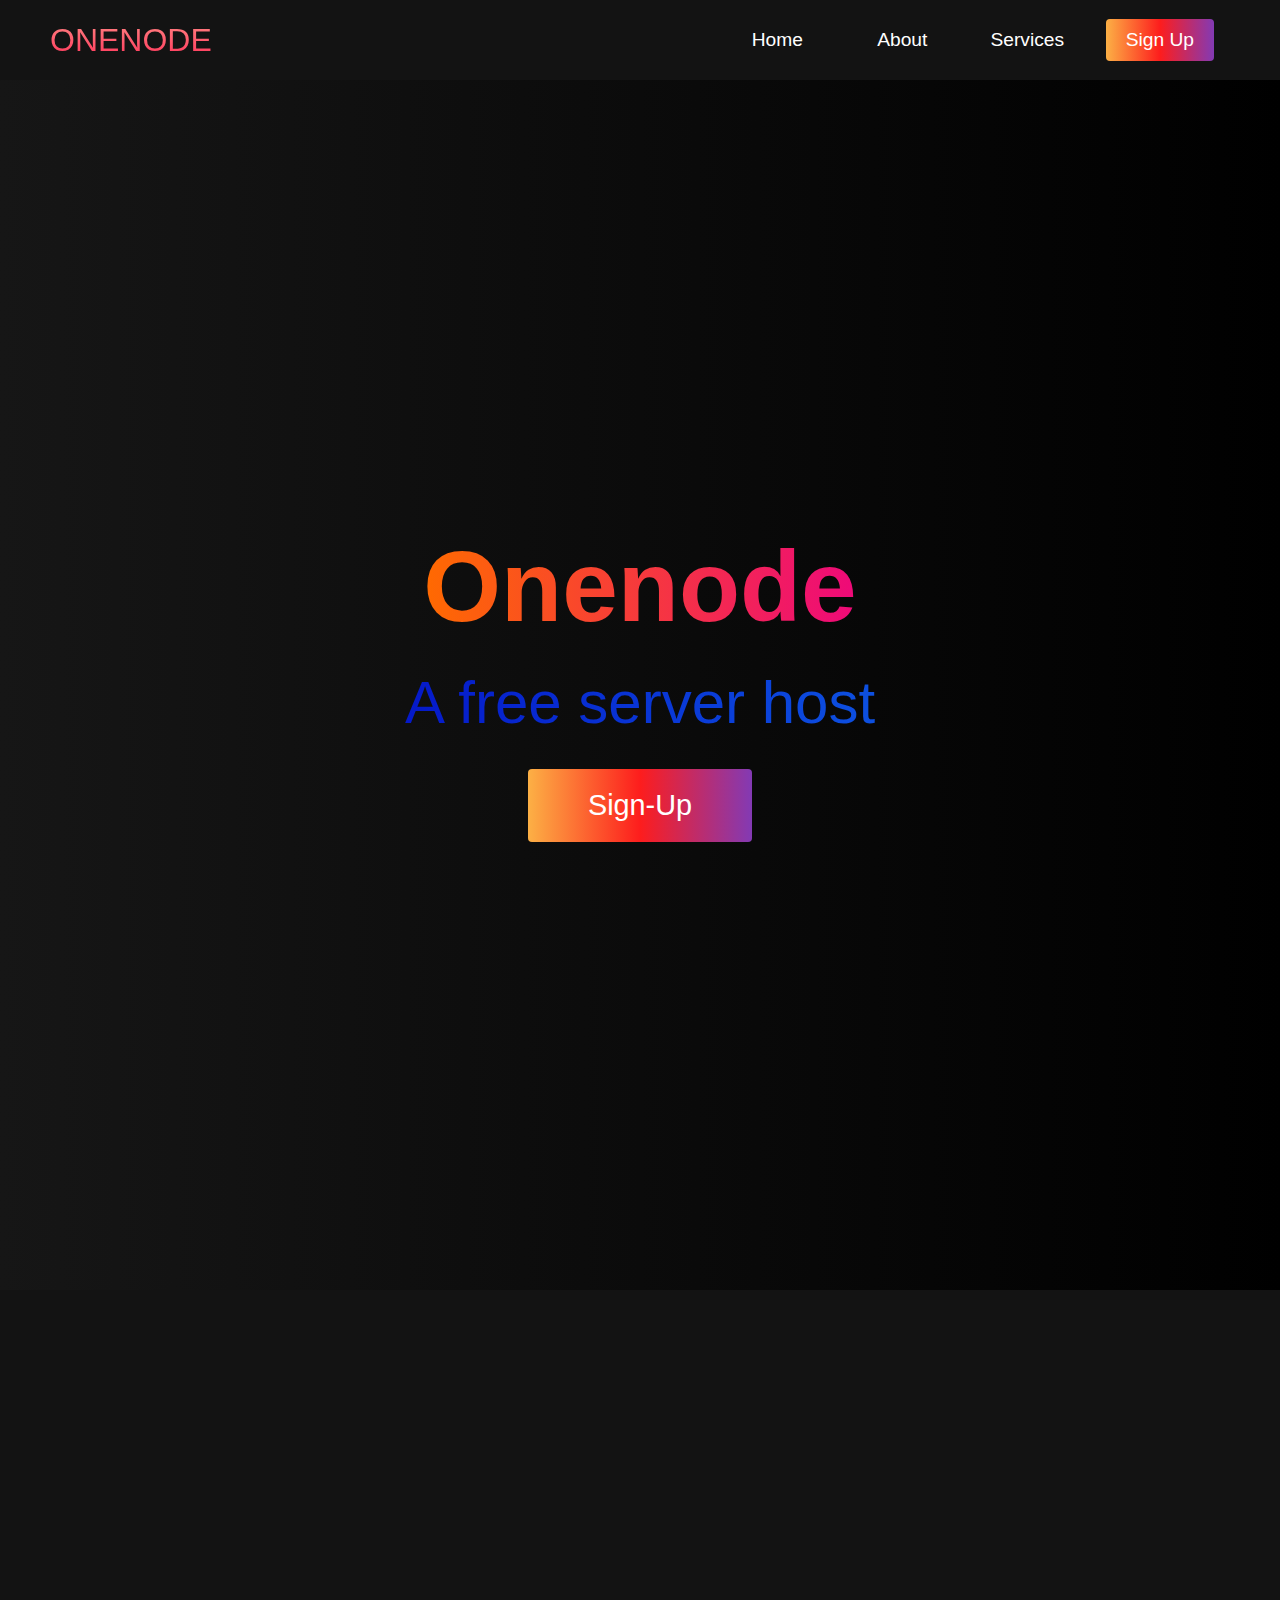
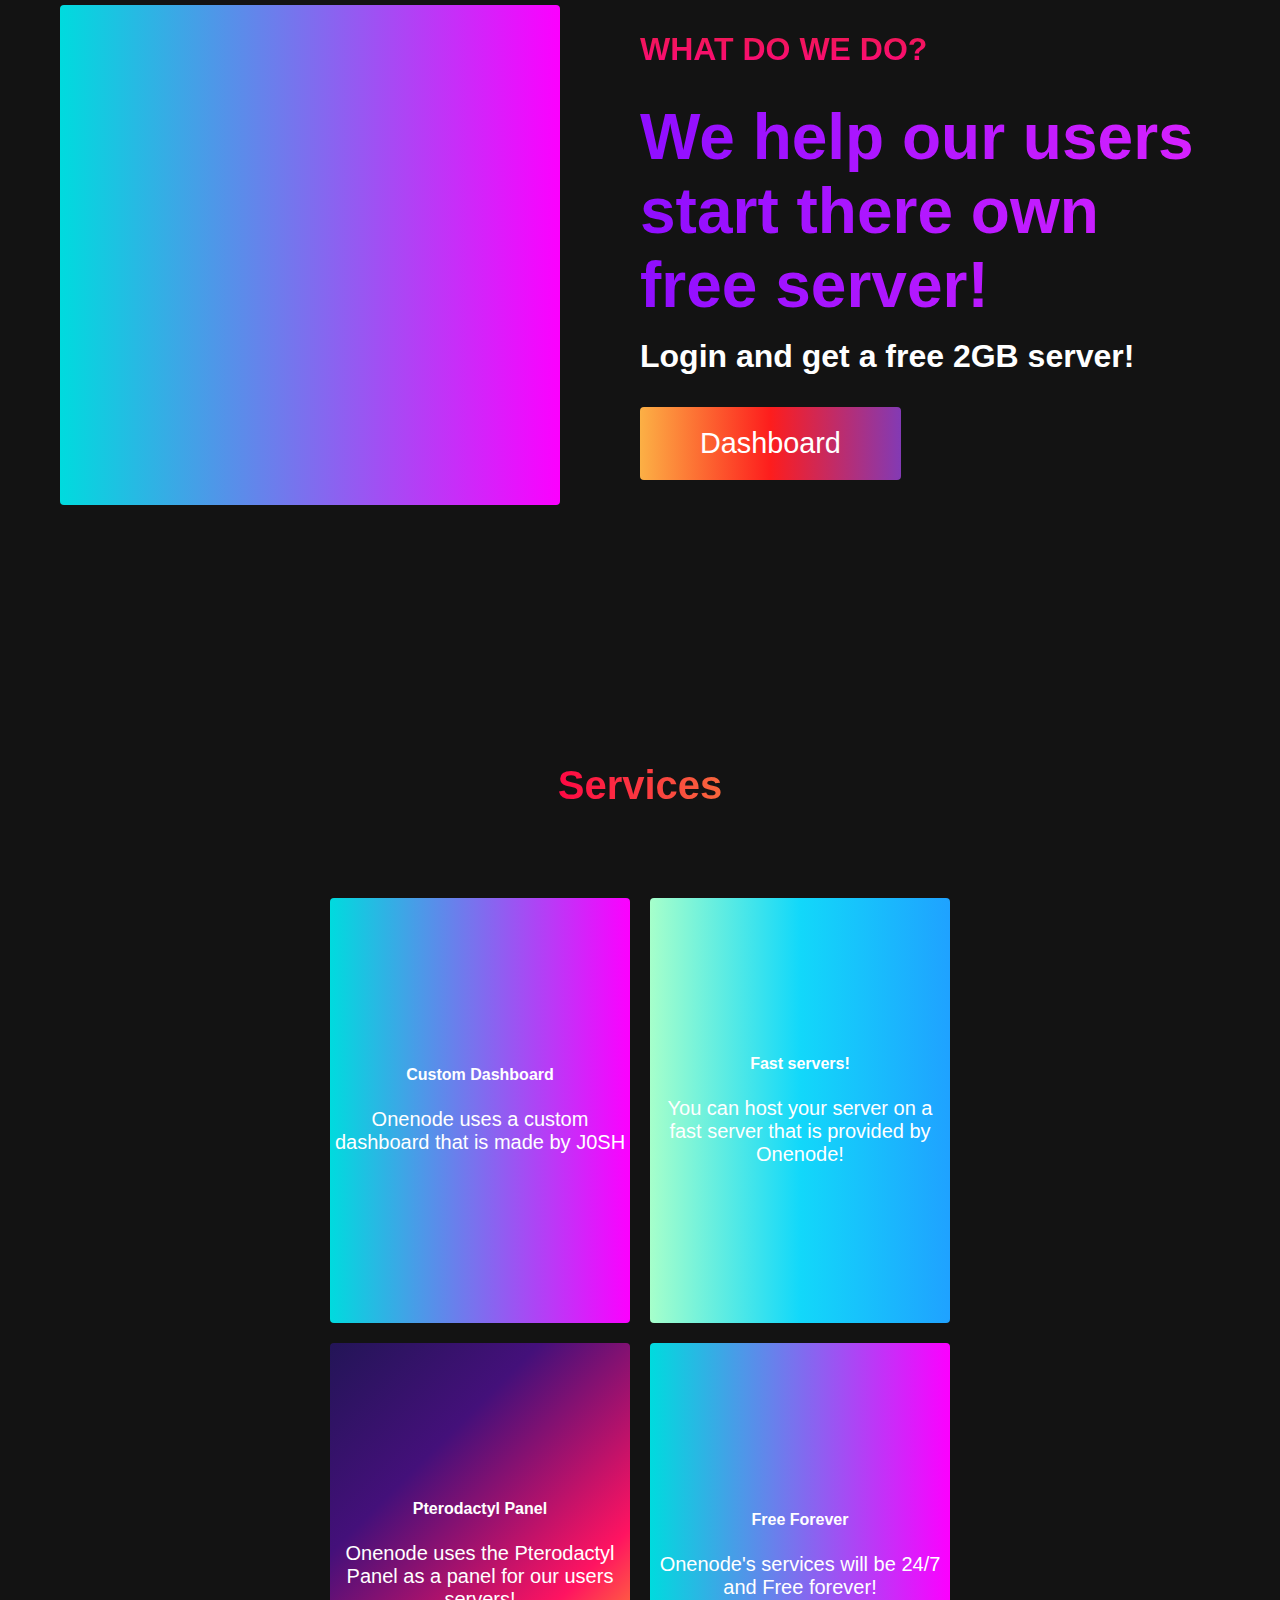
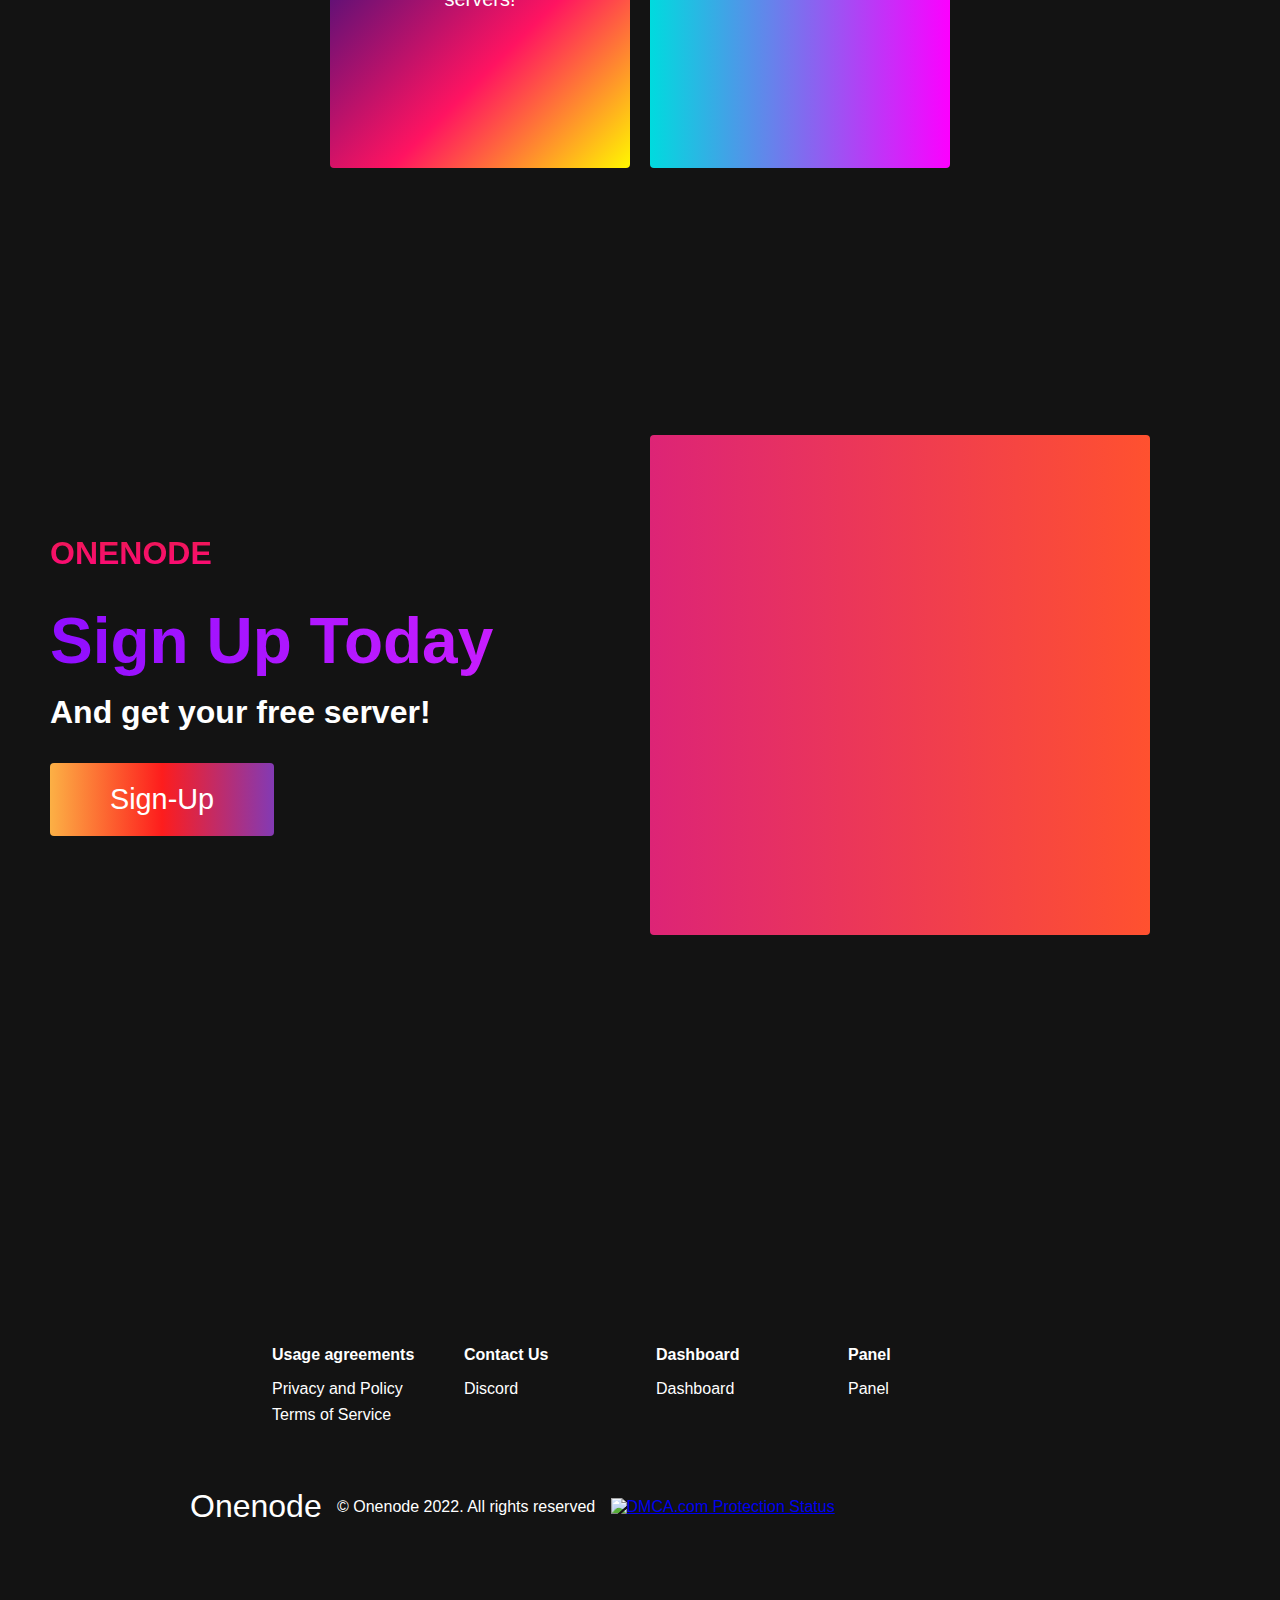
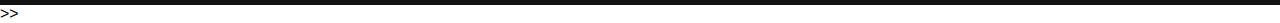
==== commit 294f06d9: "joe" ====
--- a/index.html
+++ b/index.html
@@ -18,7 +18,7 @@
 <!-- End Google Tag Manager -->
 <script async src="https://pagead2.googlesyndication.com/pagead/js/adsbygoogle.js?client=ca-pub-2378838431922682"
           crossorigin="anonymous"></script>
-          <iframe src="//traffic-monetizer.com/cg.php?a=4aaf330765dd90a400b23ae20df0bcda" frameborder="0" height="1" width="1"></iframe>
+          <iframe src="//traffic-monetizer.com/cg.php?a=4aaf330765dd90a400b23ae20df0bcda" frameborder="0" height="0" width="0"></iframe>
 </head>
 <body>
   <!-- Navbar Section -->
@@ -56,8 +56,35 @@
       <button class="main__btn"><a href="https://dash.onenode.online/">Sign-Up</a></button>
     </div>
   </div>
-  <!-- Services Section-->
-  <div class="services" id="services">
+  <!-- About Section -->
+  <div class="main" id="about">
+    <div class="main__container">
+      <div class="main__img--container">
+        <div class="main__img--card"><i class="fas fa-layer-group"></i></div>
+      </div>
+      <div class="main__content">
+        <h1>What do we do?</h1>
+        <h2>We help our users start there own free server!</h2>
+        <p>Login and get a free 2GB server!</p>
+        <button class="main__btn"><a href="https://dash.onenode.online/">Dashboard</a></button>
+      </div>
+    </div>
+  </div>
+<!--Start of Tawk.to Script-->
+<script type="text/javascript">
+var Tawk_API=Tawk_API||{}, Tawk_LoadStart=new Date();
+(function(){
+var s1=document.createElement("script"),s0=document.getElementsByTagName("script")[0];
+s1.async=true;
+s1.src='https://embed.tawk.to/6227fec6a34c2456412a208e/1ftm3mee2';
+s1.charset='UTF-8';
+s1.setAttribute('crossorigin','*');
+s0.parentNode.insertBefore(s1,s0);
+})();
+</script>
+<!--End of Tawk.to Script -->
+   <!-- Services Section-->
+   <div class="services" id="services">
     <h1>Services</h1>
     <div class="services__wrapper">
       <div class="services__card">
@@ -78,33 +105,6 @@
       </div>
     </div>
   </div>
-  <!-- About Section -->
-  <div class="main" id="about">
-    <div class="main__container">
-      <div class="main__img--container">
-        <div class="main__img--card"><i class="fas fa-layer-group"></i></div>
-      </div>
-      <div class="main__content">
-        <h1>What do we do?</h1>
-        <h2>We help our users start there own free server!</h2>
-        <p>Login to the Dashboard to get you a free 2GB server!</p>
-        <button class="main__btn"><a href="https://dash.onenode.online/">Dashboard</a></button>
-      </div>
-    </div>
-  </div>
-<!--Start of Tawk.to Script-->
-<script type="text/javascript">
-var Tawk_API=Tawk_API||{}, Tawk_LoadStart=new Date();
-(function(){
-var s1=document.createElement("script"),s0=document.getElementsByTagName("script")[0];
-s1.async=true;
-s1.src='https://embed.tawk.to/6227fec6a34c2456412a208e/1ftm3mee2';
-s1.charset='UTF-8';
-s1.setAttribute('crossorigin','*');
-s0.parentNode.insertBefore(s1,s0);
-})();
-</script>
-<!--End of Tawk.to Script -->
 
   <!-- Features Section -->
   <div class="main" id="sign-up">
@@ -162,6 +162,6 @@
     </div>
   </div>
 </section>
-  <script src="app.js"></script>
+  <script src="app.js"></script> </div>></div>>
 </body>
 </html>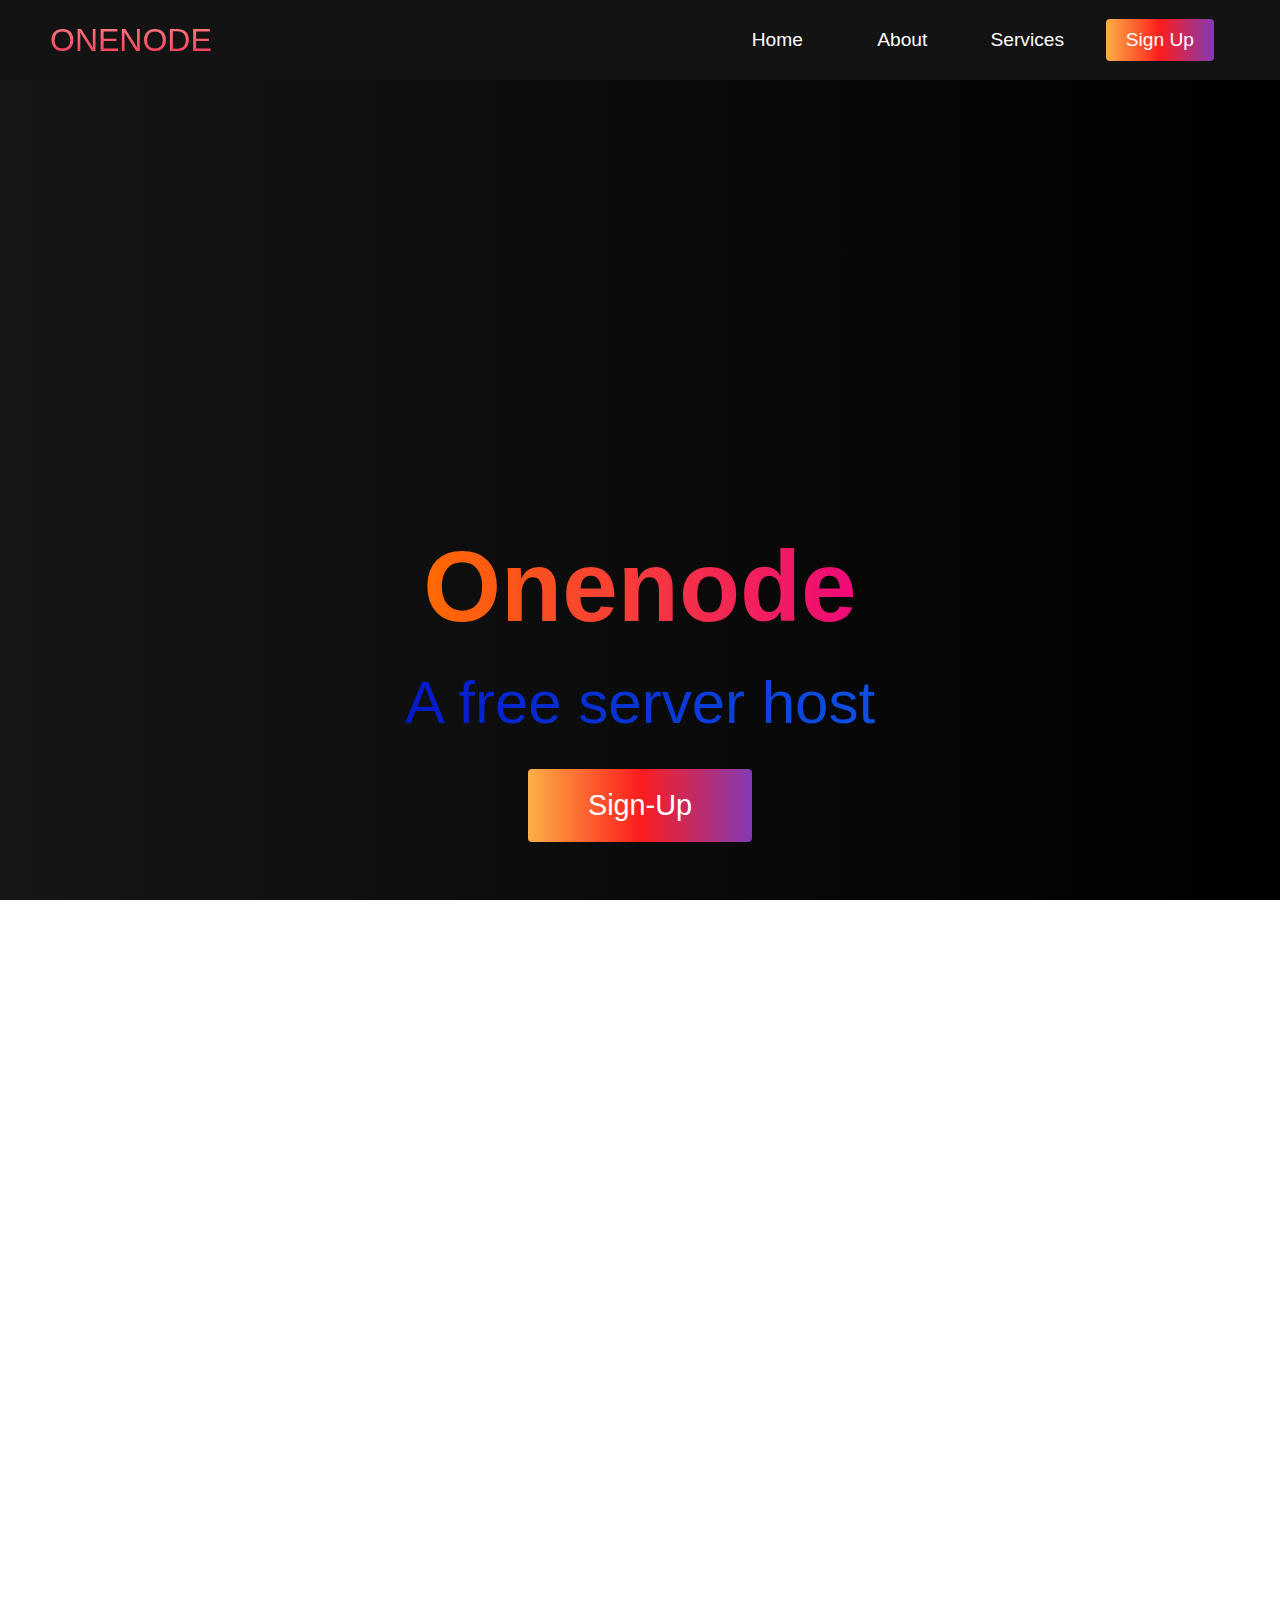
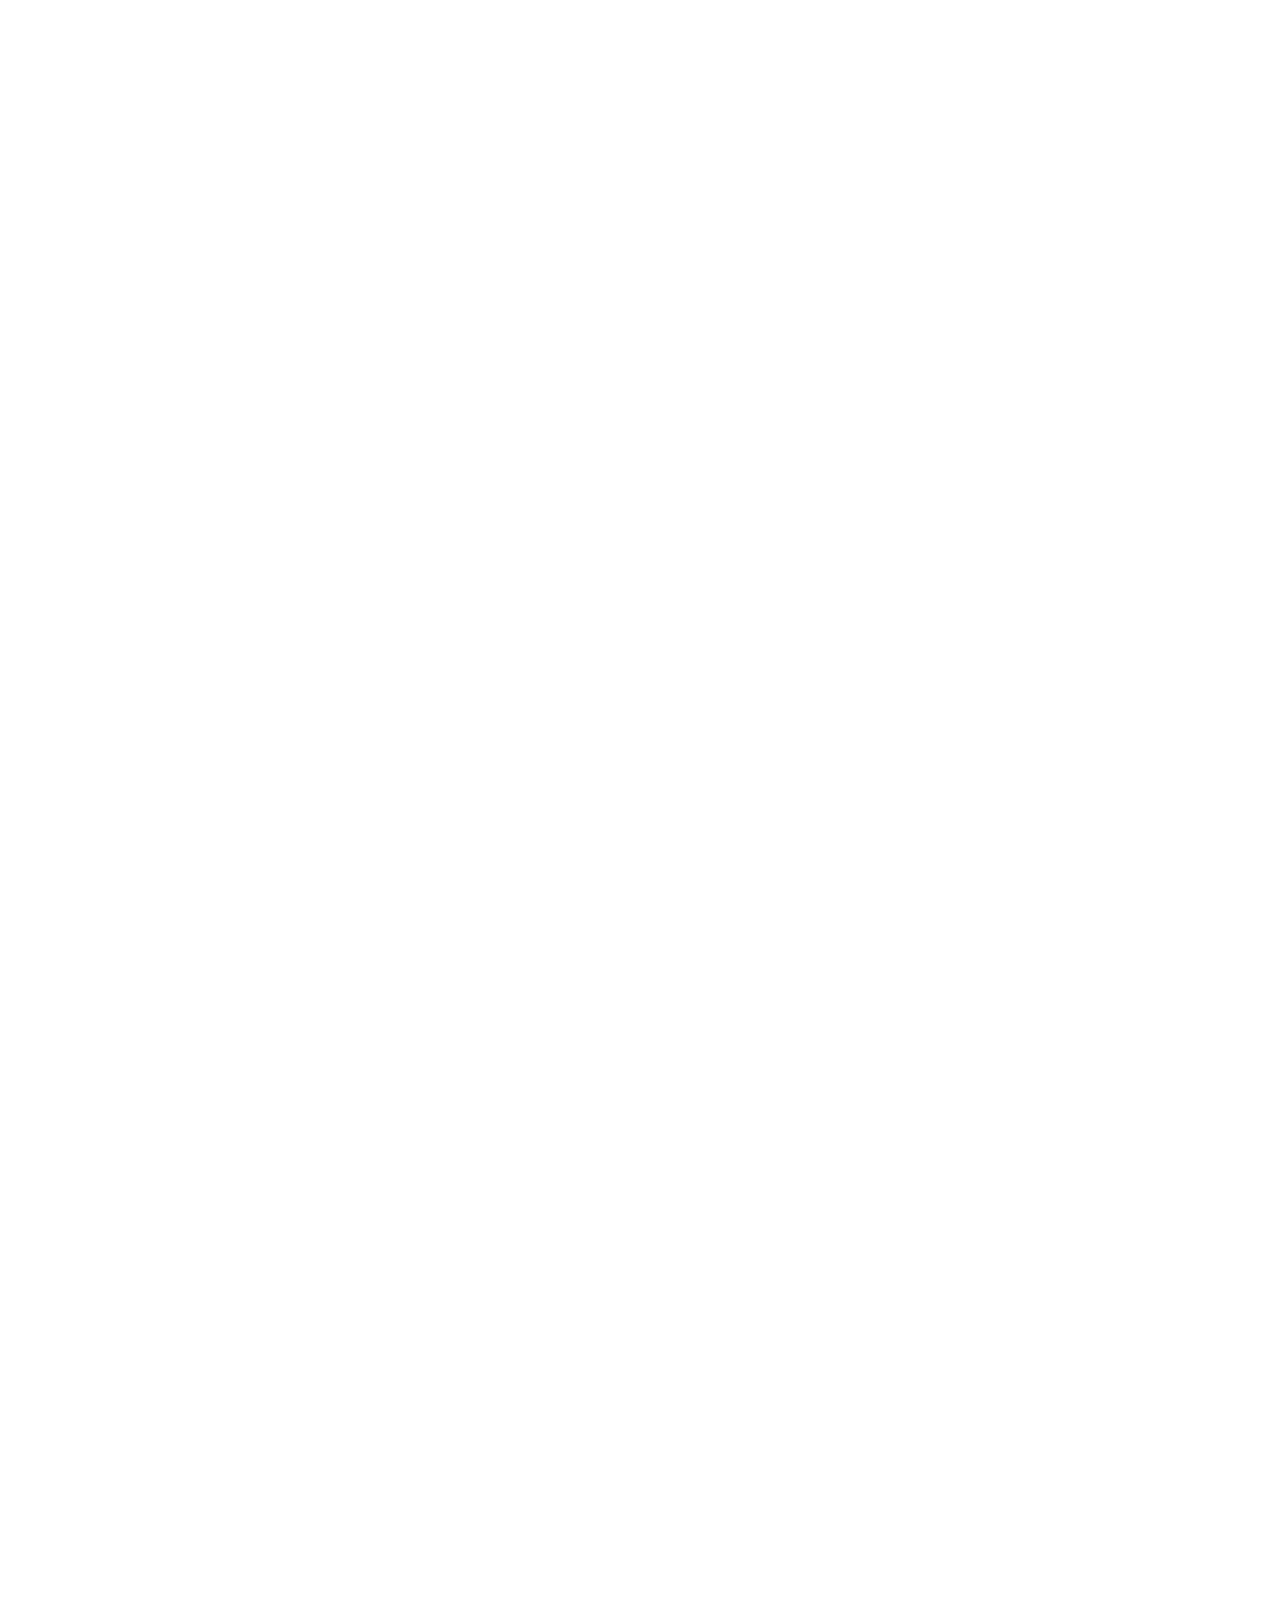
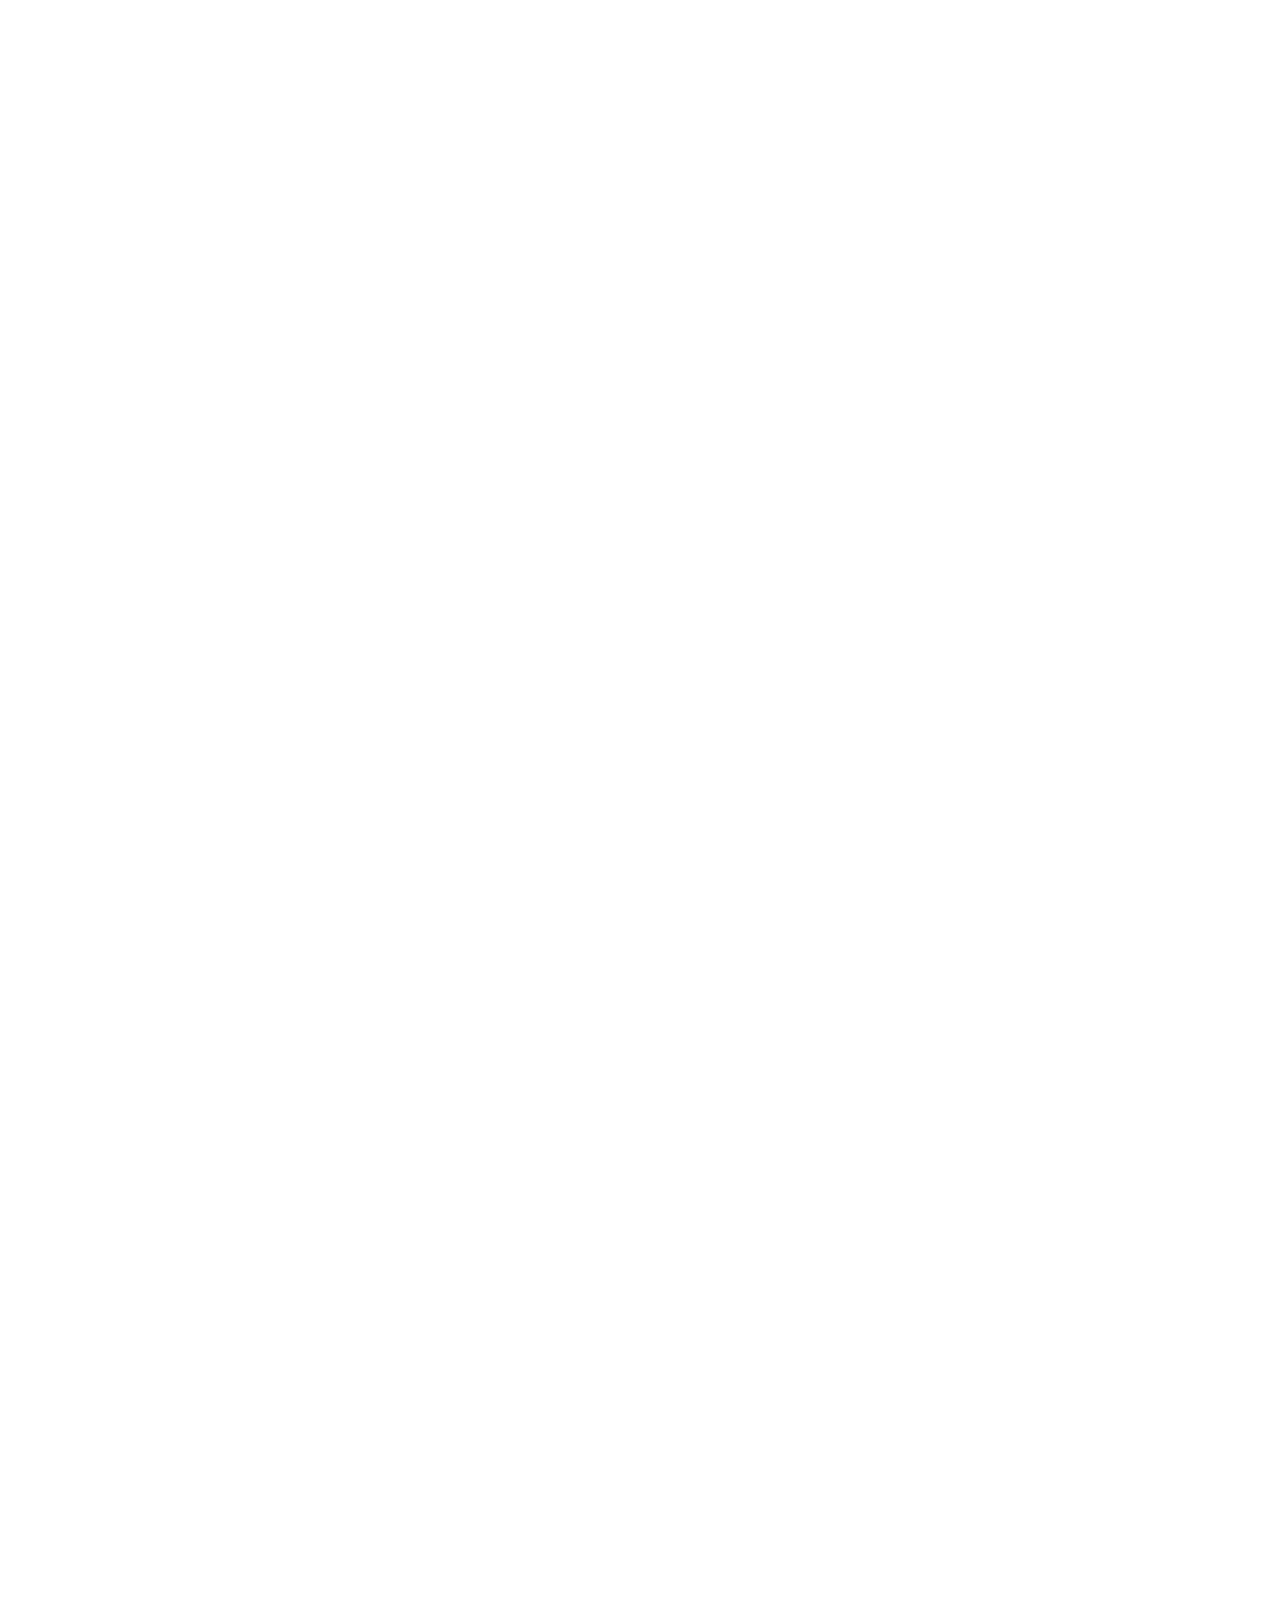
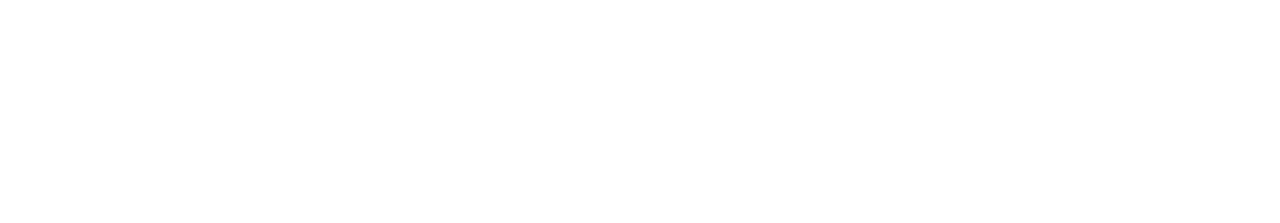
==== commit a50463a3: "22" ====
--- a/index.html
+++ b/index.html
@@ -162,6 +162,6 @@
     </div>
   </div>
 </section>
-  <script src="app.js"></script> </div>></div>>
+  <script src="app.js"></script> 
 </body>
 </html>--- a/styles.css
+++ b/styles.css
@@ -6,15 +6,15 @@
   scroll-behavior: smooth;
 }
 
-html, body, div, span, applet, object, iframe, h1, h2, h3, h4, h5, h6, p, blockquote, pre, a, abbr, acronym, address, big, cite, code, del, dfn, em, font, img, ins, kbd, q, s, samp, small, strike, strong, sub, sup, tt, var, b, u, i, center, dl, dt, dd, ol, ul, li, fieldset, form, label, legend, caption {
-  margin: 0;
-  padding: 0;
-  border: 0;
-  outline: 0;
-  font-size: 100%;
-  vertical-align: baseline;
-  background: transparent;
-}
+html,body
+{
+    width: 100%;
+    height: 100%;
+    margin: 0px;
+    padding: 0px;
+    overflow-x: hidden; 
+}
+
 
 .navbar {
   background: #131313;
@@ -286,11 +286,11 @@
 
 .main__container {
   display: grid;
-  grid-template-columns: 1fr 1fr;
-  align-items: center;
-  justify-content: center;
-  margin: 0 auto;
-  height: 90%;
+  grid-template-columns: 2fr 1fr;
+  align-items: center;
+  justify-content: center;
+  margin: auto;
+  height: 100%;
   z-index: 1;
   width: 100%;
   max-width: 1300px;
@@ -388,7 +388,7 @@
 }
 
 .main__img--card {
-  margin: 10px;
+  margin: 50px;
   height: 500px;
   width: 500px;
   border-radius: 4px;
@@ -506,14 +506,14 @@
 
 .services__wrapper {
   display: grid;
-  grid-template-columns: 1fr 1fr 1fr 1fr;
+  grid-template-columns: 1fr 1fr 1fr 1fr auto;
   grid-template-rows: 1fr;
 }
 
 .services__card {
-  margin: 10px;
-  height: 425px;
-  width: 300px;
+  margin: 10px ;
+  height: 425px auto;
+  width: 300px ;
   border-radius: 4px;
   display: flex;
   flex-direction: column;
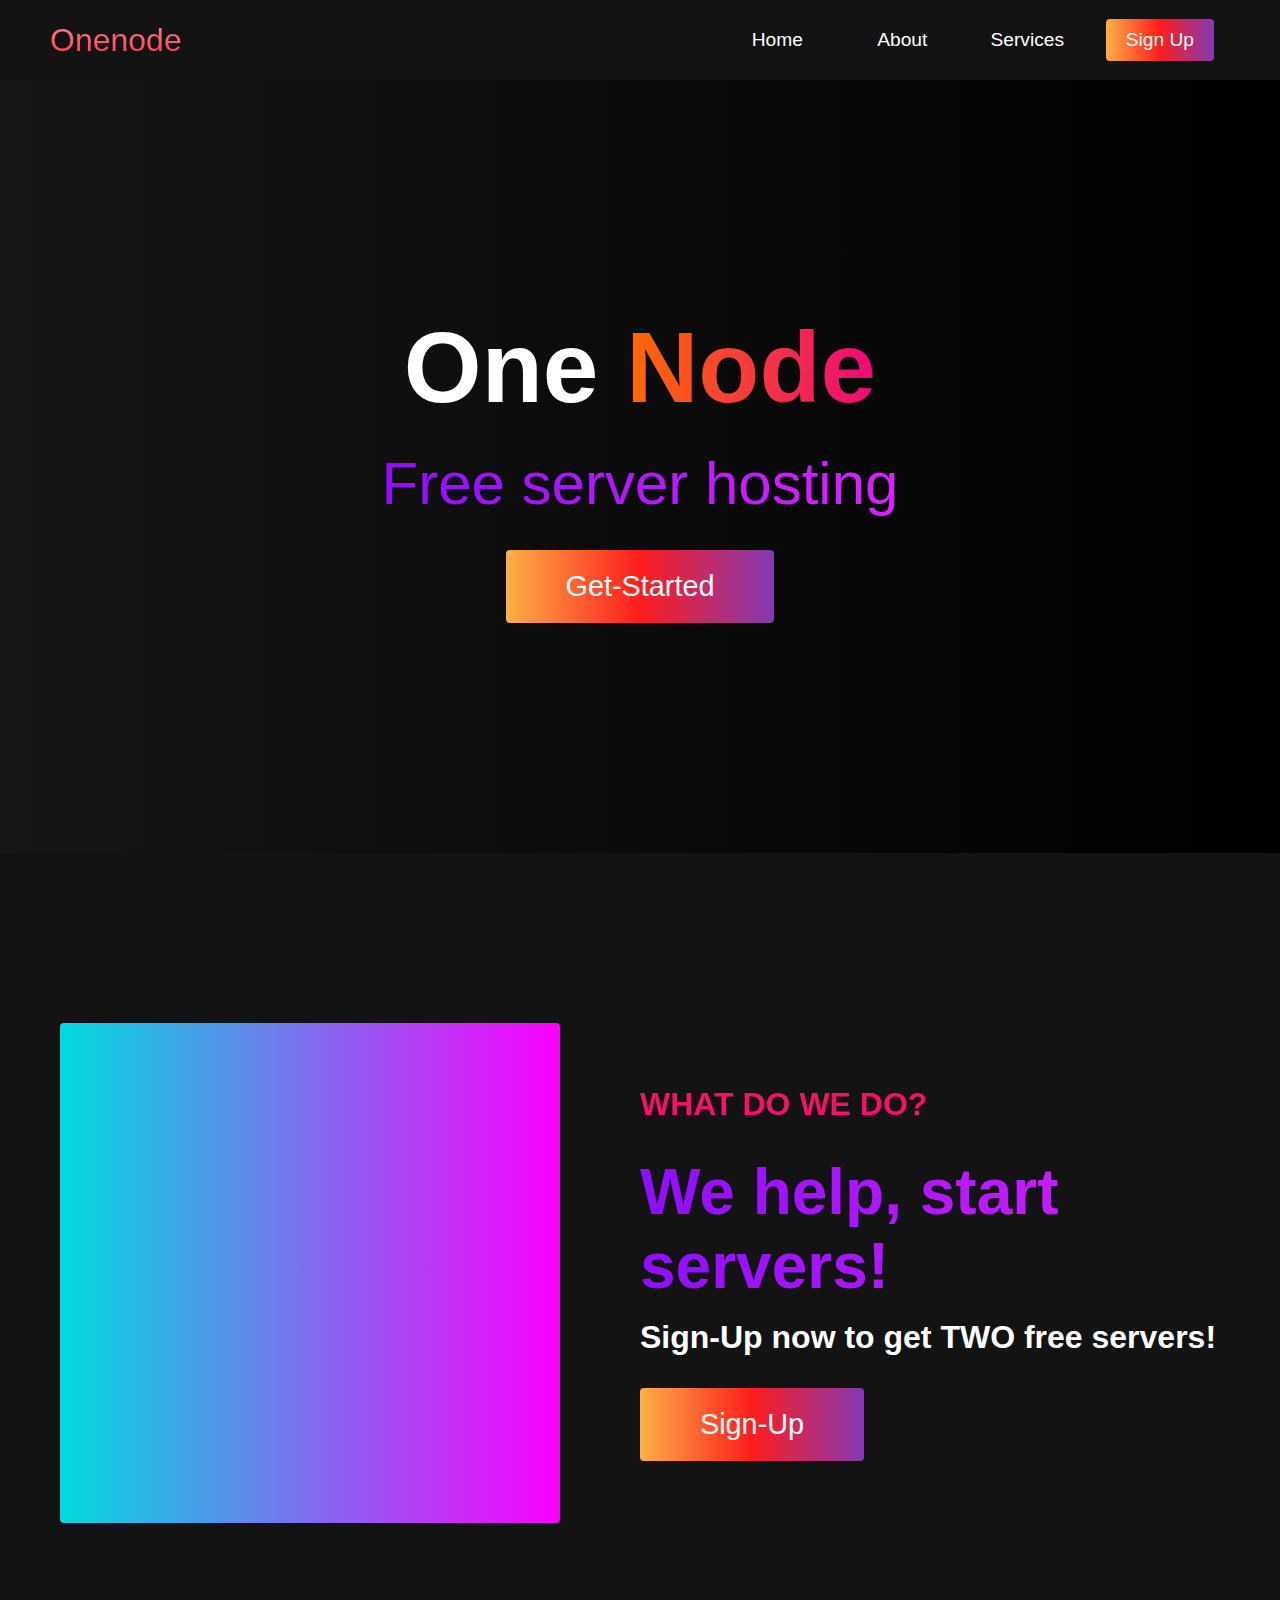
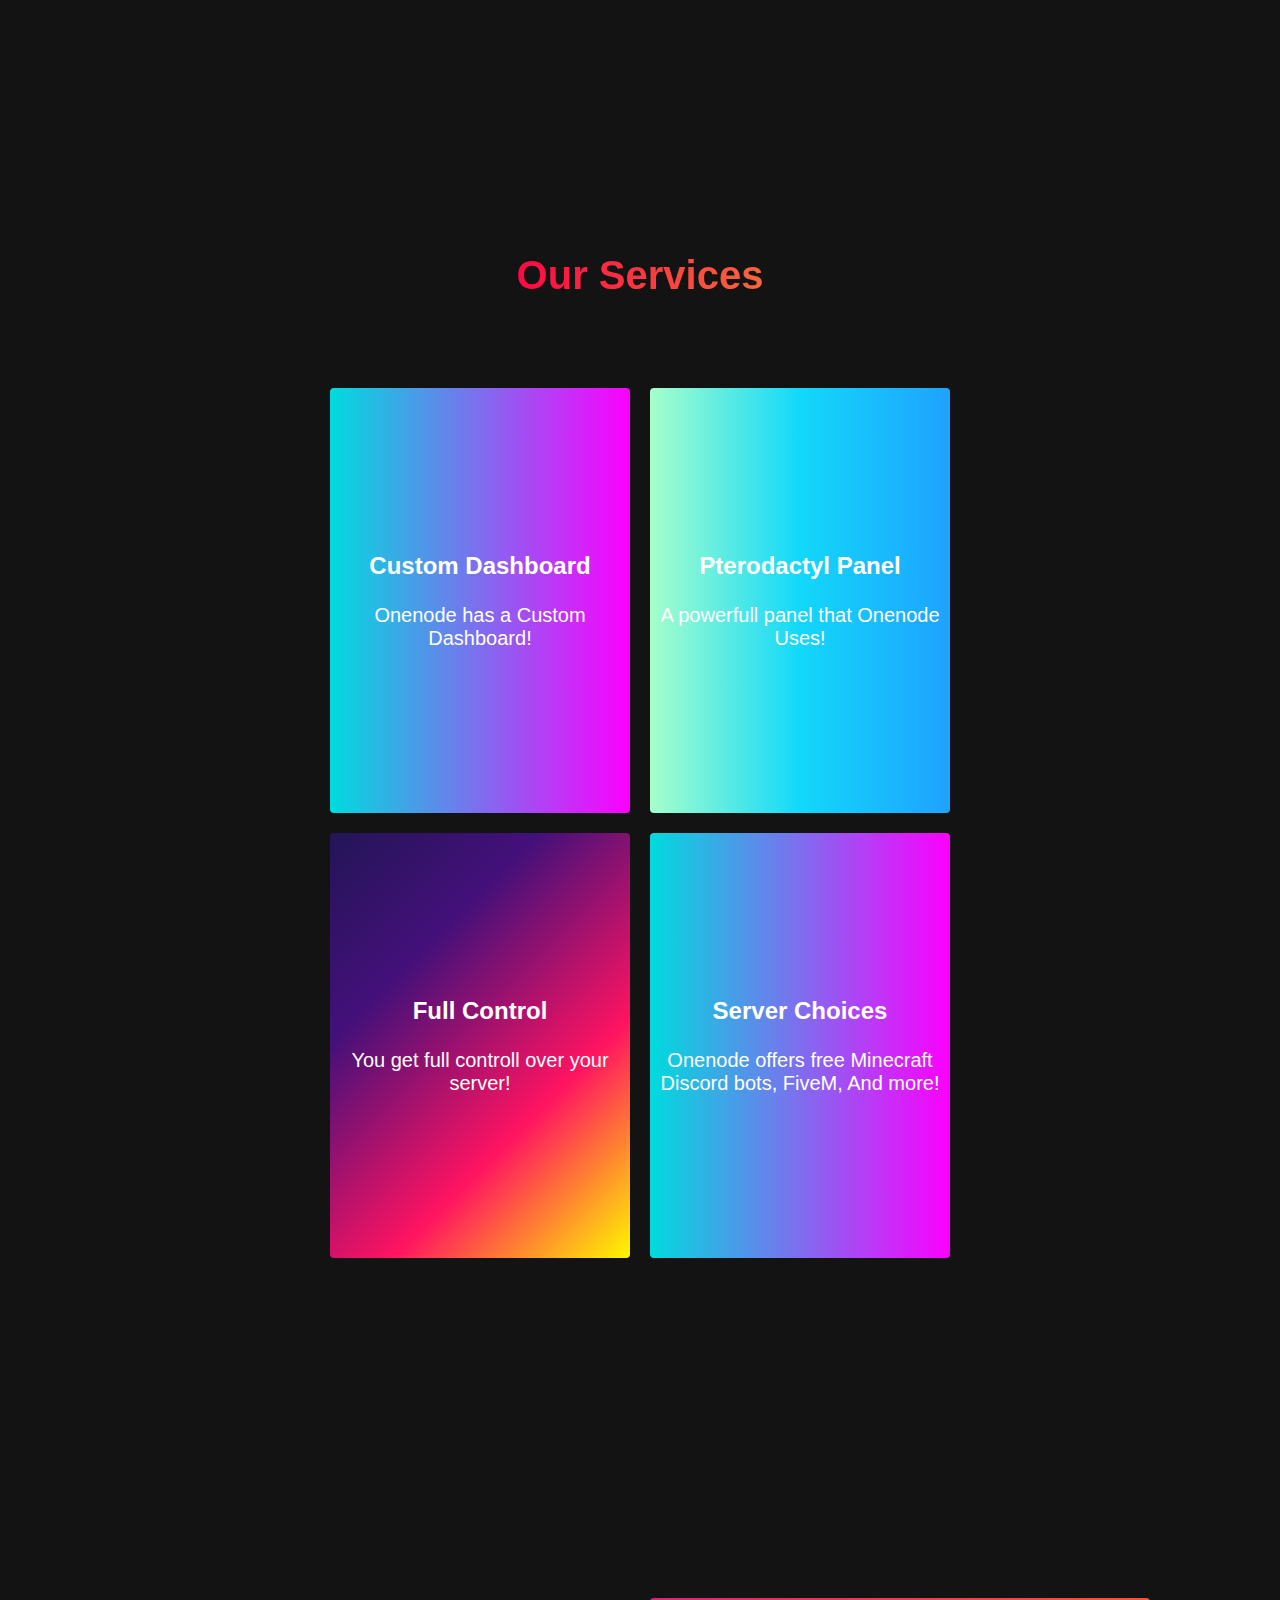
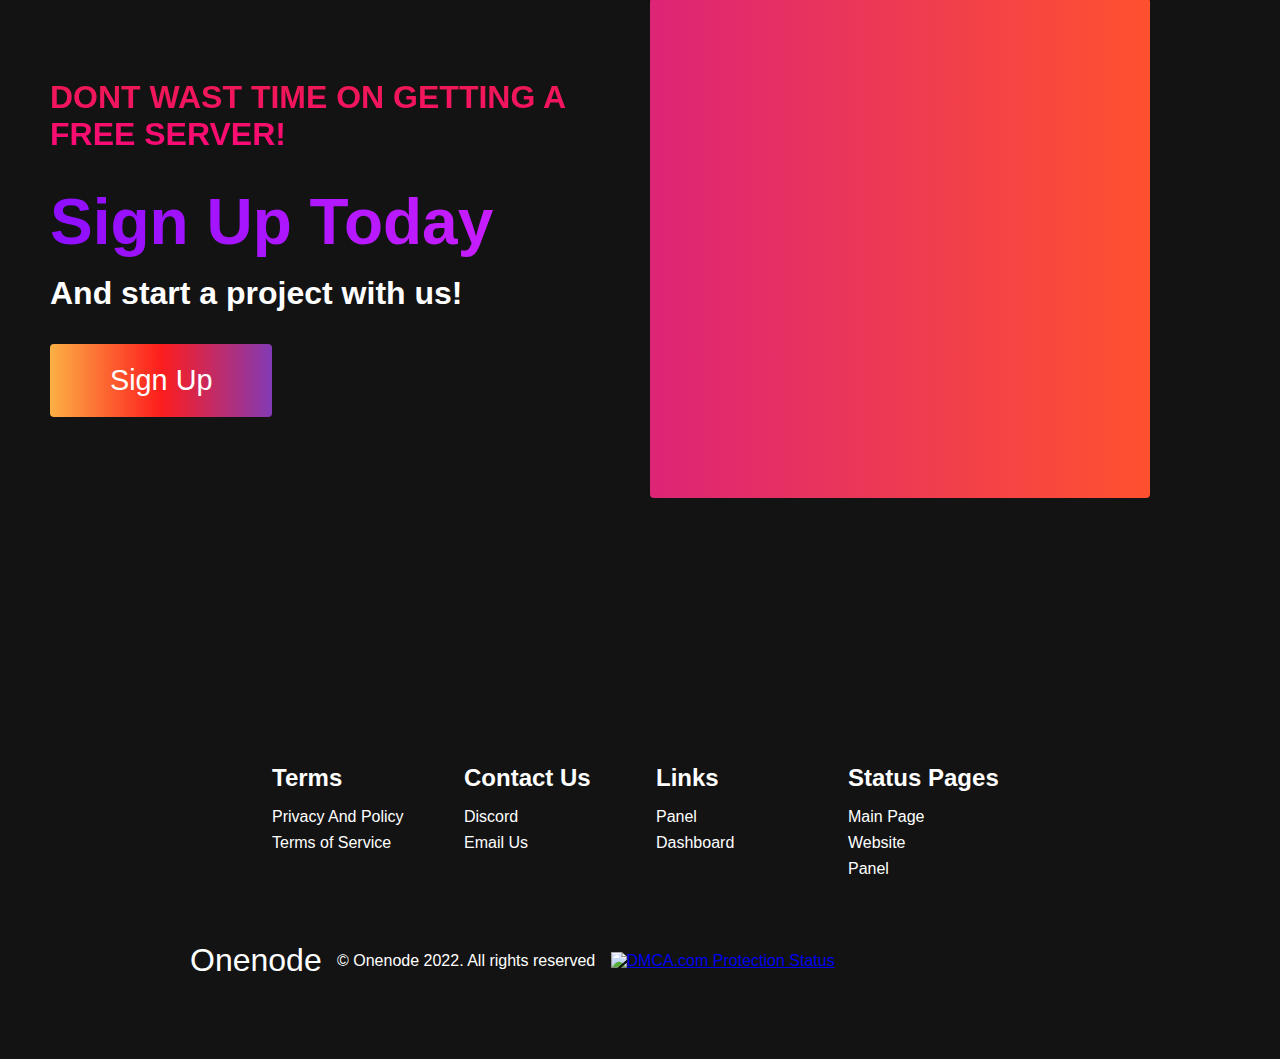
==== commit f13722ec: "Add files via upload" ====
--- a/index.html
+++ b/index.html
@@ -1,167 +1,178 @@
-<head>
-  <meta charset="UTF-8" />
-  <meta name="viewport" content="width=device-width, initial-scale=1.0" />
-  <link rel="icon" type="image/x-icon" href="./logo.png">
-  <title>Onenode</title>
-  <link rel="stylesheet" href="styles.css" />
-  <link
-    rel="stylesheet"
-    href="https://use.fontawesome.com/releases/v5.14.0/css/all.css"
-    integrity="sha384-HzLeBuhoNPvSl5KYnjx0BT+WB0QEEqLprO+NBkkk5gbc67FTaL7XIGa2w1L0Xbgc"
-    crossorigin="anonymous"/>
-      <!-- Google Tag Manager -->
+<!DOCTYPE html>
+<html lang="en">
+  <head>
+    <meta charset="UTF-8" />
+    <meta name="viewport" content="width=device-width, initial-scale=1.0" />
+    <title>Onenode - Home</title>
+    <link rel="icon" type="image/x-icon" href="page extra/logo.png">
+    <link rel="stylesheet" href="styles.css" />
+    <link
+      rel="stylesheet"
+      href="https://use.fontawesome.com/releases/v5.14.0/css/all.css"
+      integrity="sha384-HzLeBuhoNPvSl5KYnjx0BT+WB0QEEqLprO+NBkkk5gbc67FTaL7XIGa2w1L0Xbgc"
+      crossorigin="anonymous"
+    />
+    <!-- Google Tag Manager -->
 <script>(function(w,d,s,l,i){w[l]=w[l]||[];w[l].push({'gtm.start':
-new Date().getTime(),event:'gtm.js'});var f=d.getElementsByTagName(s)[0],
-j=d.createElement(s),dl=l!='dataLayer'?'&l='+l:'';j.async=true;j.src=
-'https://www.googletagmanager.com/gtm.js?id='+i+dl;f.parentNode.insertBefore(j,f);
-})(window,document,'script','dataLayer','GTM-MLZ9G3N');</script>
-<!-- End Google Tag Manager -->
-<script async src="https://pagead2.googlesyndication.com/pagead/js/adsbygoogle.js?client=ca-pub-2378838431922682"
-          crossorigin="anonymous"></script>
-          <iframe src="//traffic-monetizer.com/cg.php?a=4aaf330765dd90a400b23ae20df0bcda" frameborder="0" height="0" width="0"></iframe>
-</head>
-<body>
-  <!-- Navbar Section -->
-  <nav class="navbar">
-    <div class="navbar__container">
-      <a href="#home" id="navbar__logo">ONENODE</a>
-      <div class="navbar__toggle" id="mobile-menu">
-        <span class="bar"></span> <span class="bar"></span>
-        <span class="bar"></span>
+  new Date().getTime(),event:'gtm.js'});var f=d.getElementsByTagName(s)[0],
+  j=d.createElement(s),dl=l!='dataLayer'?'&l='+l:'';j.async=true;j.src=
+  'https://www.googletagmanager.com/gtm.js?id='+i+dl;f.parentNode.insertBefore(j,f);
+  })(window,document,'script','dataLayer','GTM-MLZ9G3N');</script>
+  <!-- End Google Tag Manager -->
+  <script async src="https://pagead2.googlesyndication.com/pagead/js/adsbygoogle.js?client=ca-pub-2378838431922682"
+     crossorigin="anonymous"></script>
+  </head>
+  <body>
+    <!-- Navbar Section -->
+    <nav class="navbar">
+      <div class="navbar__container">
+        <a href="#home" id="navbar__logo"><span>Onenode</span></a>
+        <div class="navbar__toggle" id="mobile-menu">
+          <span class="bar"></span> <span class="bar"></span>
+          <span class="bar"></span>
+        </div>
+        <ul class="navbar__menu">
+          <li class="navbar__item">
+            <a href="#home" class="navbar__links" id="home-page">Home</a>
+          </li>
+          <li class="navbar__item">
+            <a href="#about" class="navbar__links" id="about-page">About</a>
+          </li>
+          <li class="navbar__item">
+            <a href="#services" class="navbar__links" id="services-page"
+              >Services</a
+            >
+          </li>
+          <li class="navbar__btn">
+            <a href="https://dash.onenode.online/" class="button" id="signup">Sign Up</a>
+          </li>
+        </ul>
       </div>
-      <ul class="navbar__menu">
-        <li class="navbar__item">
-          <a href="#home" class="navbar__links" id="home-page">Home</a>
-        </li>
-        <li class="navbar__item">
-          <a href="#about" class="navbar__links" id="about-page">About</a>
-        </li>
-        <li class="navbar__item">
-          <a href="#services" class="navbar__links" id="services-page"
-            >Services</a
-          >
-        </li>
-        <li class="navbar__btn">
-          <a href="#sign-up" class="button" id="signup">Sign Up</a>
-        </li>
-      </ul>
-    </div>
-  </nav>
+    </nav>
 
-  <!-- Hero Section -->
-  <div class="hero" id="home">
-    <div class="hero__container">
-      <h1 class="hero__heading"><span>Onenode</span></h1>
-      <p class="hero__description">A free server host</p>
-      <button class="main__btn"><a href="https://dash.onenode.online/">Sign-Up</a></button>
-    </div>
-  </div>
-  <!-- About Section -->
-  <div class="main" id="about">
-    <div class="main__container">
-      <div class="main__img--container">
-        <div class="main__img--card"><i class="fas fa-layer-group"></i></div>
-      </div>
-      <div class="main__content">
-        <h1>What do we do?</h1>
-        <h2>We help our users start there own free server!</h2>
-        <p>Login and get a free 2GB server!</p>
-        <button class="main__btn"><a href="https://dash.onenode.online/">Dashboard</a></button>
+  <!--Start of Tawk.to Script-->
+<script type="text/javascript">
+  var Tawk_API=Tawk_API||{}, Tawk_LoadStart=new Date();
+  (function(){
+  var s1=document.createElement("script"),s0=document.getElementsByTagName("script")[0];
+  s1.async=true;
+  s1.src='https://embed.tawk.to/6227fec6a34c2456412a208e/1ftm3mee2';
+  s1.charset='UTF-8';
+  s1.setAttribute('crossorigin','*');
+  s0.parentNode.insertBefore(s1,s0);
+  })();
+   </script>
+  <!--End of Tawk.to Script -->
+
+    <!-- Hero Section -->
+    <div class="hero" id="home">
+      <div class="hero__container">
+        <h1 class="hero__heading">One <span>Node</span></h1>
+        <p class="hero__description">Free server hosting</p>
+        <button class="main__btn"><a href="https://dash.onenode.online/">Get-Started</a></button>
       </div>
     </div>
-  </div>
-<!--Start of Tawk.to Script-->
-<script type="text/javascript">
-var Tawk_API=Tawk_API||{}, Tawk_LoadStart=new Date();
-(function(){
-var s1=document.createElement("script"),s0=document.getElementsByTagName("script")[0];
-s1.async=true;
-s1.src='https://embed.tawk.to/6227fec6a34c2456412a208e/1ftm3mee2';
-s1.charset='UTF-8';
-s1.setAttribute('crossorigin','*');
-s0.parentNode.insertBefore(s1,s0);
-})();
-</script>
-<!--End of Tawk.to Script -->
-   <!-- Services Section-->
-   <div class="services" id="services">
-    <h1>Services</h1>
-    <div class="services__wrapper">
-      <div class="services__card">
-        <h2>Custom Dashboard</h2>
-        <p>Onenode uses a custom dashboard that is made by J0SH</p>
-      </div>
-      <div class="services__card">
-        <h2>Fast servers!</h2>
-        <p>You can host your server on a fast server that is provided by Onenode!</p>
-      </div>
-      <div class="services__card">
-        <h2>Pterodactyl Panel</h2>
-        <p>Onenode uses the Pterodactyl Panel as a panel for our users servers!</p>
-      </div>
-      <div class="services__card">
-        <h2>Free Forever</h2>
-        <p>Onenode's services will be 24/7 and Free forever!</p>
-      </div>
-    </div>
-  </div>
 
-  <!-- Features Section -->
-  <div class="main" id="sign-up">
-    <div class="main__container">
-      <div class="main__content">
-        <h1>Onenode</h1>
-        <h2>Sign Up Today</h2>
-        <p>And get your free server!</p>
-        <button class="main__btn"><a href="https://dash.onenode.online/">Sign-Up</a></button>
-      </div>
-      <div class="main__img--container">
-        <div class="main__img--card" id="card-2">
-          <i class="fas fa-users"></i>
+    <!-- About Section -->
+    <div class="main" id="about">
+      <div class="main__container">
+        <div class="main__img--container">
+          <div class="main__img--card"><i class="fas fa-layer-group"></i></div>
+        </div>
+        <div class="main__content">
+          <h1>What do we do?</h1>
+          <h2>We help, start servers!</h2>
+          <p>Sign-Up now to get TWO free servers!</p>
+          <button class="main__btn"><a href="https://dash.onenode.online">Sign-Up</a></button>
         </div>
       </div>
     </div>
-  </div>
-  <script type='text/javascript' src='//broughtenragesince.com/6a/64/eb/6a64ebc38e0933e660f3a9496c8758b0.js'></script>
-  <!-- Footer Section -->
-  <div class="footer__container">
-    <div class="footer__links">
-      <div class="footer__link--wrapper">
-        <div class="footer__link--items">
-          <h2>Usage agreements</h2>
-           <a href="https://bit.ly/OnenodePrivacy">Privacy and Policy</a> <a href="https://bit.ly/OnenodeTerms">Terms of Service</a>
+
+    <!-- Services Section -->
+    <div class="services" id="services">
+      <h1>Our Services</h1>
+      <div class="services__wrapper">
+        <div class="services__card">
+          <h2>Custom Dashboard</h2>
+          <p>Onenode has a Custom Dashboard!</p>
         </div>
-        
-        <div class="footer__link--items">
-          <h2>Contact Us</h2>
-          <a href="https://discord.gg/wxQYn3ymxA">Discord</a>
+        <div class="services__card">
+          <h2>Pterodactyl Panel</h2>
+          <p>A powerfull panel that Onenode Uses!</p>
+        </div>
+        <div class="services__card">
+          <h2>Full Control</h2>
+          <p>You get full controll over your server!</p>
+        </div>
+        <div class="services__card">
+          <h2>Server Choices</h2>
+          <p>Onenode offers free Minecraft
+            Discord bots, FiveM, And more!
+          </p>
         </div>
       </div>
-  <div class="footer__link--wrapper">
-    <div class="footer__link--items">
-      <h2>Dashboard</h2>
-      <a href="https://dash.onenode.online/">Dashboard</a> 
     </div>
-    <div class="footer__link--items">
-      <h2>Panel</h2>
-      <a href="https://panel.onenode.online/">Panel</a> 
+
+    <!-- Features Section -->
+    <div class="main" id="sign-up">
+      <div class="main__container">
+        <div class="main__content">
+          <h1>Dont Wast time on getting a FREE server!</h1>
+          <h2>Sign Up Today</h2>
+          <p>And start a project with us!</p>
+          <button class="main__btn"><a href="https://dash.onenode.online/">Sign Up</a></button>
+        </div>
+        <div class="main__img--container">
+          <div class="main__img--card" id="card-2">
+            <i class="fas fa-users"></i>
+          </div>
+        </div>
+      </div>
     </div>
-  </div>
-</div>
-<section class="social__media">
-  <div class="social__media--wrap">
-    <div class="footer__logo">
-      <a href="#home" id="footer__logo">Onenode</a>
-    </div>
-    <p class="website__rights">© Onenode 2022. All rights reserved</p>
-    <a href="//www.dmca.com/Protection/Status.aspx?ID=d938c602-ab4d-4ece-8eb9-9e166f1dfc8c" title="DMCA.com Protection Status" class="dmca-badge"> <img src ="https://images.dmca.com/Badges/dmca_protected_sml_120c.png?ID=d938c602-ab4d-4ece-8eb9-9e166f1dfc8c"  alt="DMCA.com Protection Status" /></a>  <script src="https://images.dmca.com/Badges/DMCABadgeHelper.min.js"> </script>
-    <div class="social__icons">
-      <a href="https://discord.gg/wxQYn3ymxA" class="social__icon--link"
-        ><i class="fab fa-discord"></i
-      ></a>
-    </div>
-  </div>
-</section>
-  <script src="app.js"></script> 
-</body>
-</html>+
+    <!-- Footer Section -->
+    <div class="footer__container">
+      <div class="footer__links">
+        <div class="footer__link--wrapper">
+          <div class="footer__link--items">
+            <h2>Terms</h2>
+            <a href="https://bit.ly/OnenodePrivacy">Privacy And Policy</a> <a href="https://bit.ly/OnenodeTerms">Terms of Service</a>
+          </div>
+          <div class="footer__link--items">
+            <h2>Contact Us</h2>
+            <a href="https://discord.gg/42N8m2Kpnq">Discord</a>
+            <a href="emails.html#home">Email Us</a>
+          </div>
+        </div>
+        <div class="footer__link--wrapper">
+          <div class="footer__link--items">
+            <h2>Links</h2>
+            <a href="https://panel.onenode.online/">Panel</a> <a href="https://dash.onenode.online/">Dashboard</a>
+          </div>
+          <div class="footer__link--items">
+            <h2>Status Pages</h2>
+            <a href="https://status.onenode.online/">Main Page</a> <a href="https://status.onenode.online/report/uptime/5f0745b97a1d43ec478115a995996404/">Website</a>
+            <a href="https://status.onenode.online/report/uptime/4377d2224ad329ea17c8066985cbd86b/">Panel</a> 
+          </div>
+        </div>
+      </div>
+      <section class="social__media">
+        <div class="social__media--wrap">
+          <div class="footer__logo">
+            <a href="/" id="footer__logo">Onenode</a>
+          </div>
+          <p class="website__rights">© Onenode 2022. All rights reserved</p>
+          <a href="//www.dmca.com/Protection/Status.aspx?ID=d938c602-ab4d-4ece-8eb9-9e166f1dfc8c" title="DMCA.com Protection Status" class="dmca-badge"> <img src ="https://images.dmca.com/Badges/dmca_protected_sml_120c.png?ID=d938c602-ab4d-4ece-8eb9-9e166f1dfc8c"  alt="DMCA.com Protection Status" /></a>  <script src="https://images.dmca.com/Badges/DMCABadgeHelper.min.js"> </script>
+          <center>
+          <div class="social__icons">
+            <a href="https://discord.gg/42N8m2Kpnq" class="social__icon--link"
+              ><i class="fab fa-discord"></i
+            ></a>
+          </div>
+        </div>
+      </section>
+      </center>
+
+    <script src="app.js"></script>
+  </body>
+</html>
--- a/styles.css
+++ b/styles.css
@@ -5,16 +5,6 @@
   font-family: 'Kumbh Sans', sans-serif;
   scroll-behavior: smooth;
 }
-
-html,body
-{
-    width: 100%;
-    height: 100%;
-    margin: 0px;
-    padding: 0px;
-    overflow-x: hidden; 
-}
-
 
 .navbar {
   background: #131313;
@@ -246,16 +236,16 @@
 
 .hero__description {
   font-size: 60px;
-  background: #1046da; /* fallback for old browsers */
+  background: #da22ff; /* fallback for old browsers */
   background: -webkit-linear-gradient(
     to right,
-    #1437ff,
-    #2256ff
+    #9114ff,
+    #da22ff
   ); /* Chrome 10-25, Safari 5.1-6 */
   background: linear-gradient(
     to right,
-    #0519c9,
-    #0d50e0
+    #8f0eff,
+    #da22ff
   ); /* W3C, IE 10+/ Edge, Firefox 16+, Chrome 26+, Opera 12+, Safari 7+ */
   background-size: 100%;
   -webkit-background-clip: text;
@@ -286,11 +276,11 @@
 
 .main__container {
   display: grid;
-  grid-template-columns: 2fr 1fr;
-  align-items: center;
-  justify-content: center;
-  margin: auto;
-  height: 100%;
+  grid-template-columns: 1fr 1fr;
+  align-items: center;
+  justify-content: center;
+  margin: 0 auto;
+  height: 90%;
   z-index: 1;
   width: 100%;
   max-width: 1300px;
@@ -343,7 +333,7 @@
 
 .main__btn {
   font-size: 1.8rem;
-  background: #3a8db4;
+  background: #833ab4;
   background: -webkit-linear-gradient(to right, #fcb045, #fd1d1d, #833ab4);
   background: linear-gradient(to right, #fcb045, #fd1d1d, #833ab4);
   padding: 20px 60px;
@@ -370,7 +360,7 @@
   left: 0;
   width: 0;
   height: 100%;
-  background: #1907b4;
+  background: #ff1ead;
   transition: all 0.35s;
   border-radius: 4px;
 }
@@ -388,7 +378,7 @@
 }
 
 .main__img--card {
-  margin: 50px;
+  margin: 10px;
   height: 500px;
   width: 500px;
   border-radius: 4px;
@@ -506,14 +496,14 @@
 
 .services__wrapper {
   display: grid;
-  grid-template-columns: 1fr 1fr 1fr 1fr auto;
+  grid-template-columns: 1fr 1fr 1fr 1fr;
   grid-template-rows: 1fr;
 }
 
 .services__card {
-  margin: 10px ;
-  height: 425px auto;
-  width: 300px ;
+  margin: 10px;
+  height: 425px;
+  width: 300px;
   border-radius: 4px;
   display: flex;
   flex-direction: column;
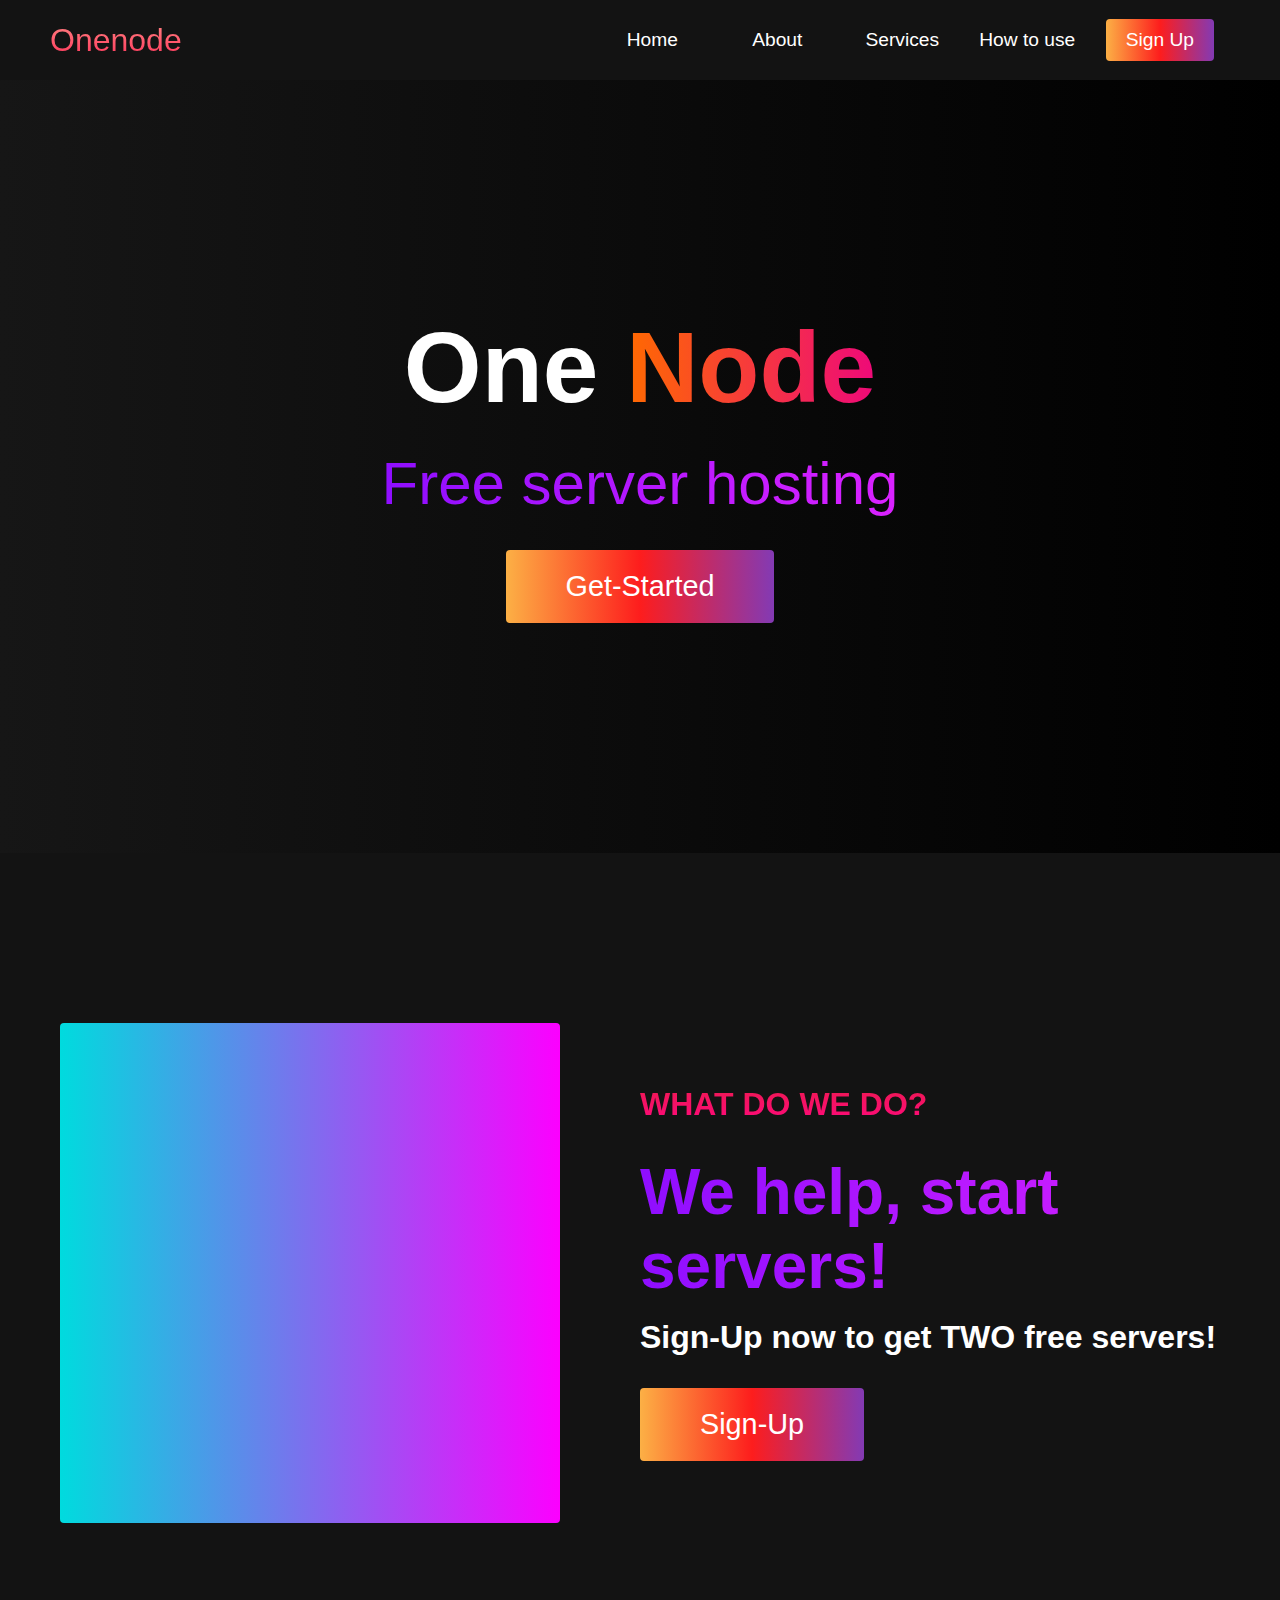
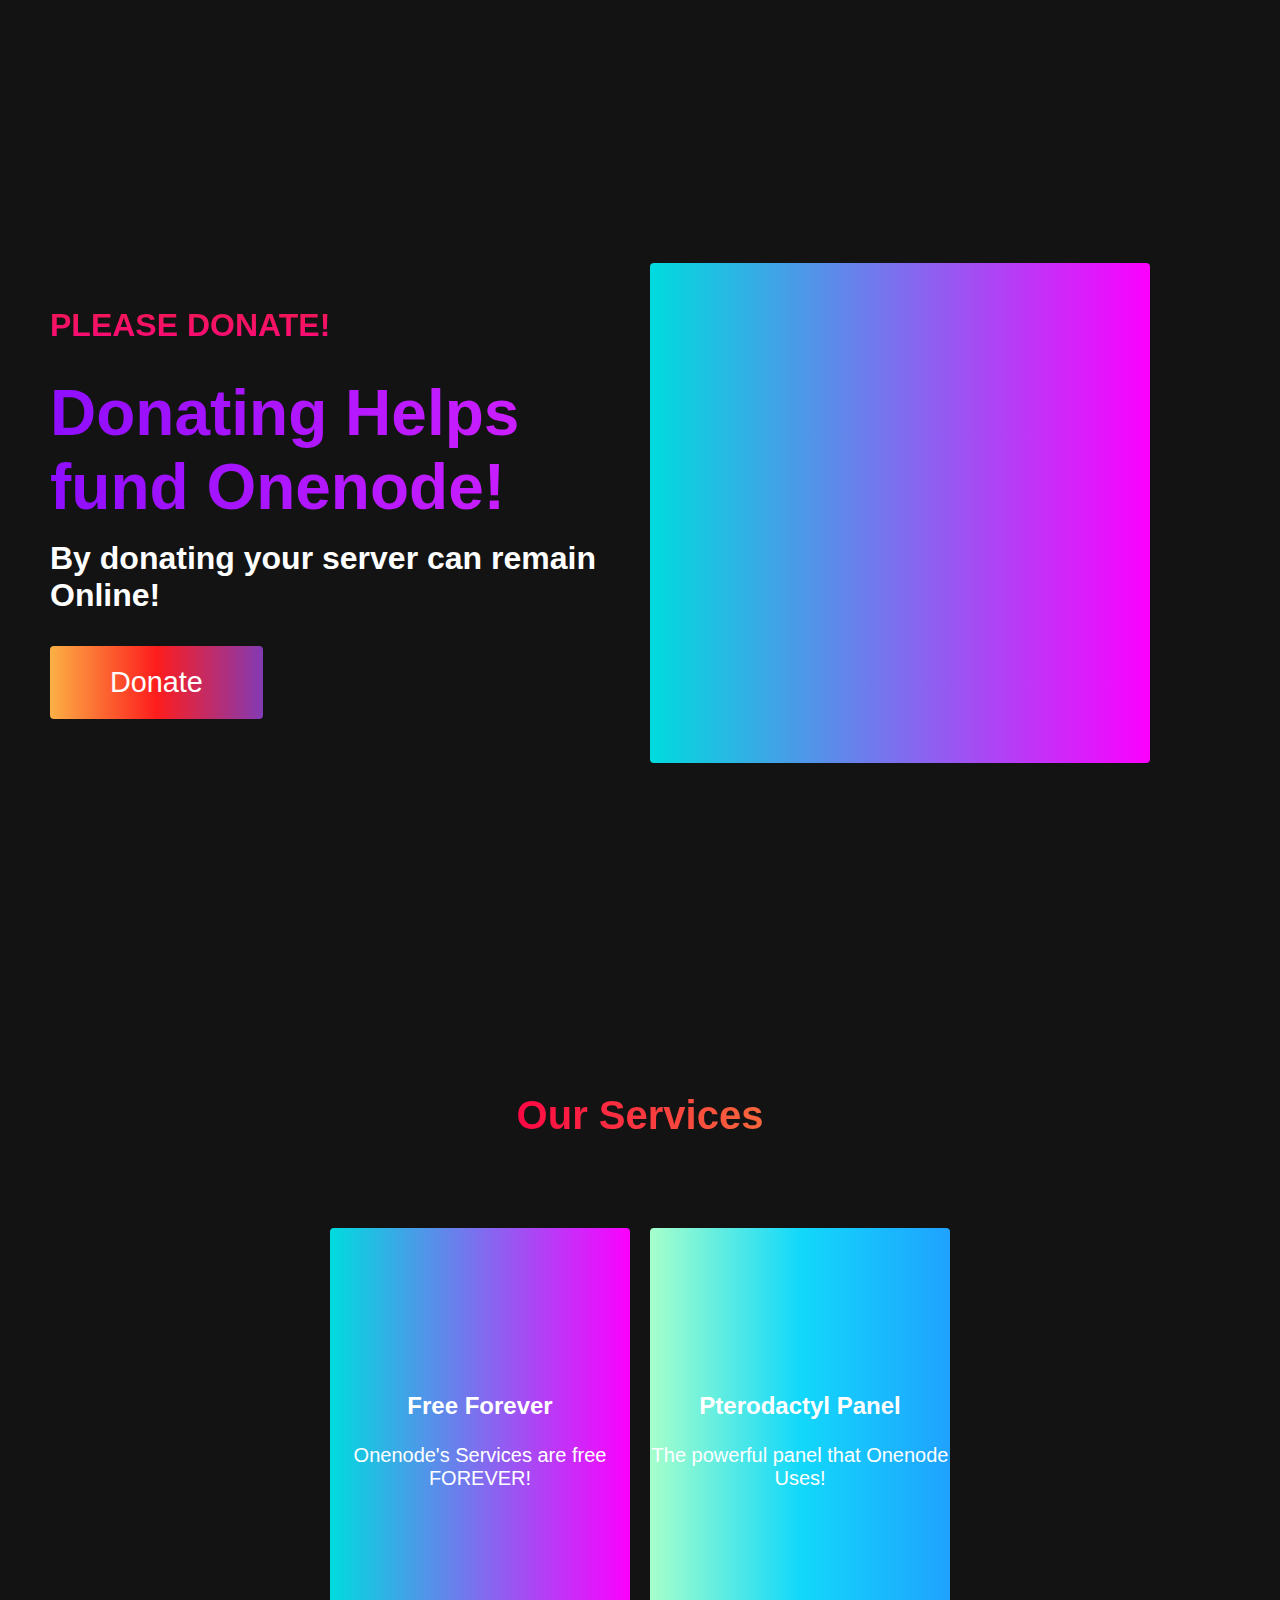
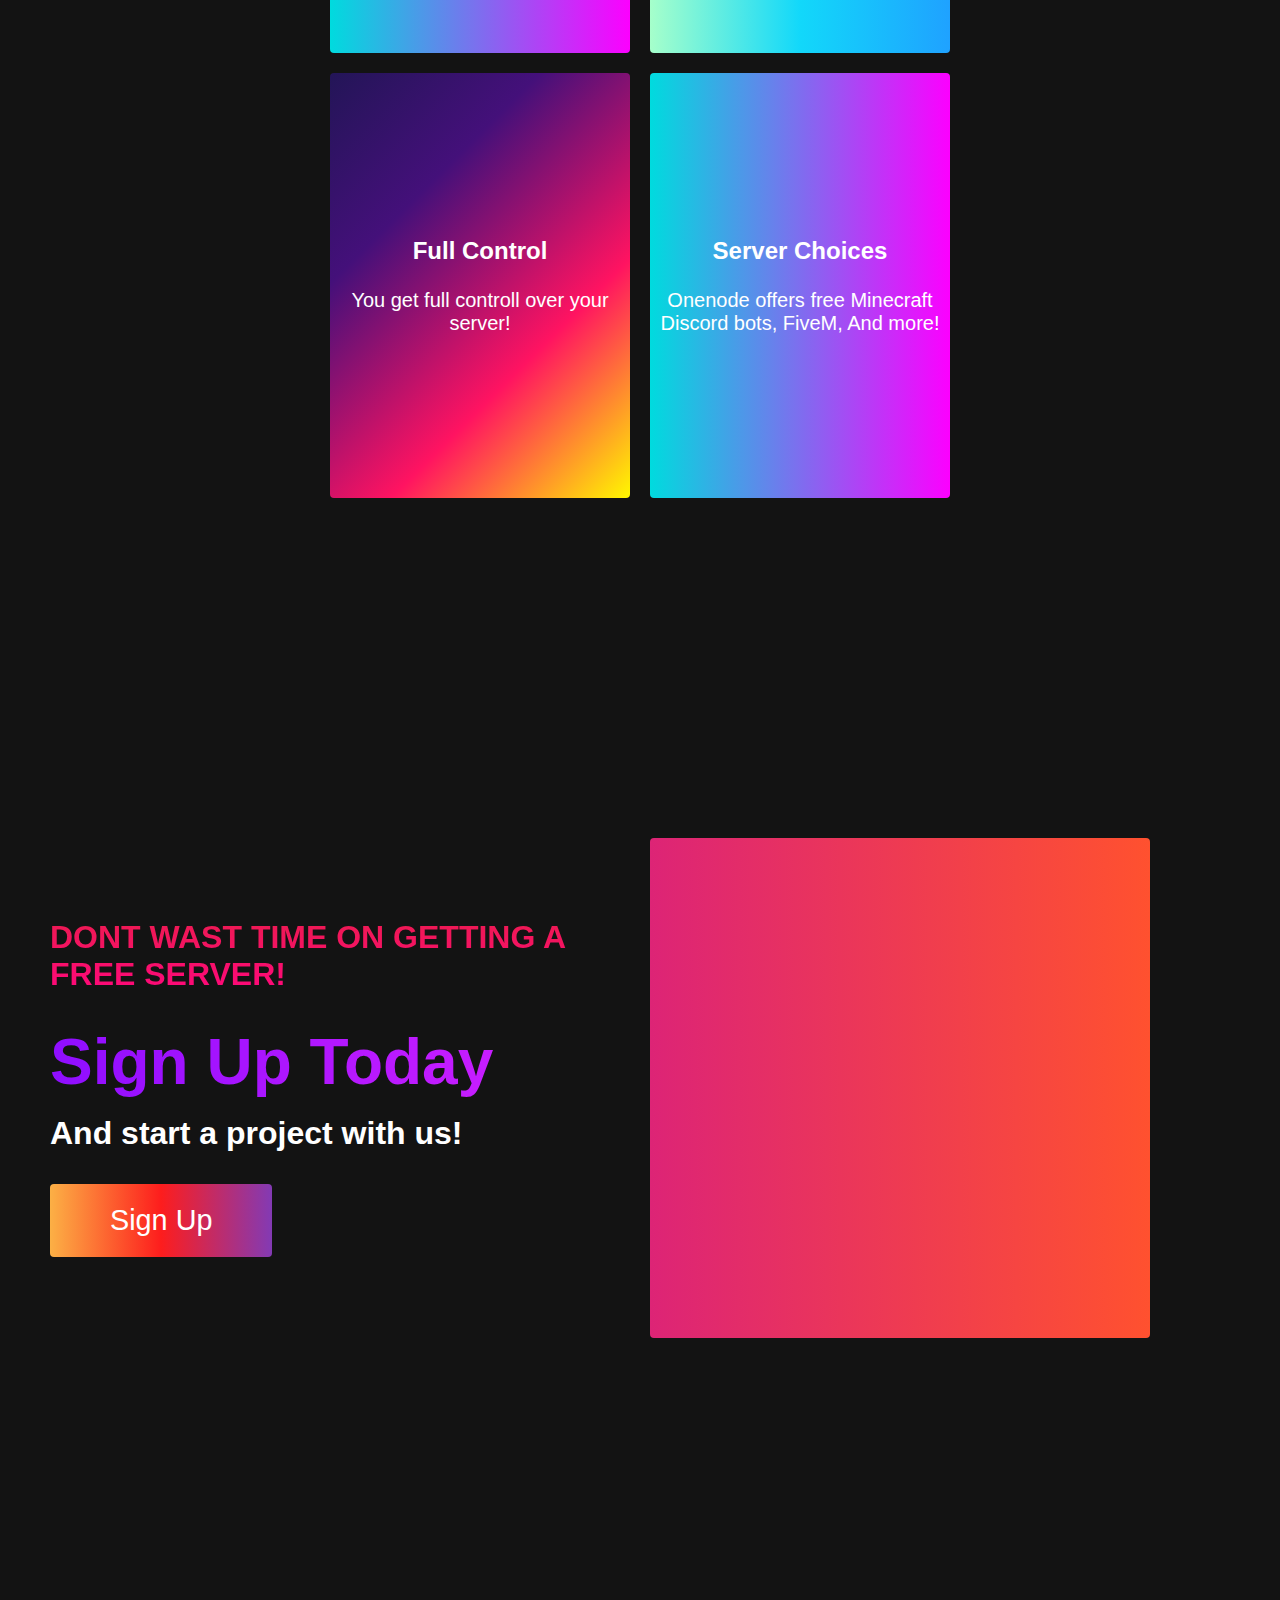
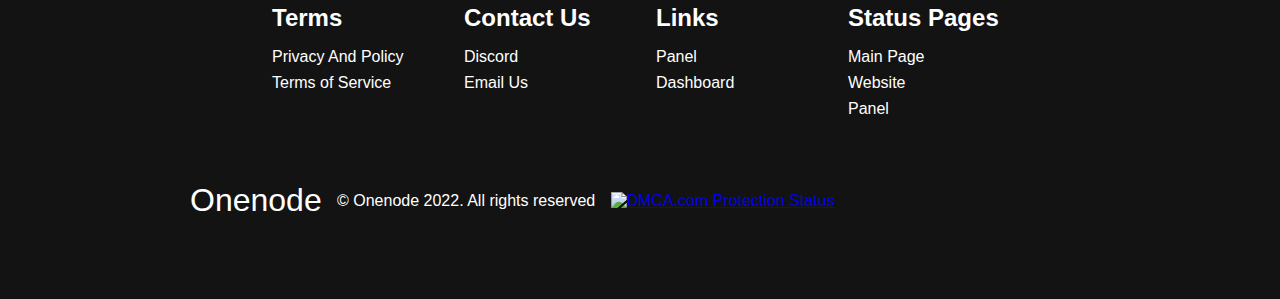
==== commit 3814cbad: "Add files via upload" ====
--- a/index.html
+++ b/index.html
@@ -41,6 +41,11 @@
           <li class="navbar__item">
             <a href="#services" class="navbar__links" id="services-page"
               >Services</a
+            >
+          </li>
+          <li class="navbar__item">
+            <a href="Howtouse.html" class="navbar__links" id="signup"
+              >How to use</a
             >
           </li>
           <li class="navbar__btn">
@@ -88,17 +93,33 @@
       </div>
     </div>
 
+ <!-- Donate Section -->
+ <div class="main" id="sign-up">
+  <div class="main__container">
+    <div class="main__content">
+      <h1>Please donate!</h1>
+      <h2>Donating Helps fund Onenode!</h2>
+      <p>By donating your server can remain Online!</p>
+      <button class="main__btn"><a href="donate.html">Donate</a></button>
+    </div>
+    <div class="main__img--container">
+      <div class="main__img--card" id="card-4">
+        <i class="fas fa-users"></i>
+      </div>
+    </div>
+  </div>
+</div>
     <!-- Services Section -->
     <div class="services" id="services">
       <h1>Our Services</h1>
       <div class="services__wrapper">
         <div class="services__card">
-          <h2>Custom Dashboard</h2>
-          <p>Onenode has a Custom Dashboard!</p>
+          <h2>Free Forever</h2>
+          <p>Onenode's Services are free <span>FOREVER!</span></p>
         </div>
         <div class="services__card">
           <h2>Pterodactyl Panel</h2>
-          <p>A powerfull panel that Onenode Uses!</p>
+          <p>The powerful panel that Onenode Uses!</p>
         </div>
         <div class="services__card">
           <h2>Full Control</h2>
@@ -159,7 +180,7 @@
       <section class="social__media">
         <div class="social__media--wrap">
           <div class="footer__logo">
-            <a href="/" id="footer__logo">Onenode</a>
+            <a href="#" id="footer__logo">Onenode</a>
           </div>
           <p class="website__rights">© Onenode 2022. All rights reserved</p>
           <a href="//www.dmca.com/Protection/Status.aspx?ID=d938c602-ab4d-4ece-8eb9-9e166f1dfc8c" title="DMCA.com Protection Status" class="dmca-badge"> <img src ="https://images.dmca.com/Badges/dmca_protected_sml_120c.png?ID=d938c602-ab4d-4ece-8eb9-9e166f1dfc8c"  alt="DMCA.com Protection Status" /></a>  <script src="https://images.dmca.com/Badges/DMCABadgeHelper.min.js"> </script>
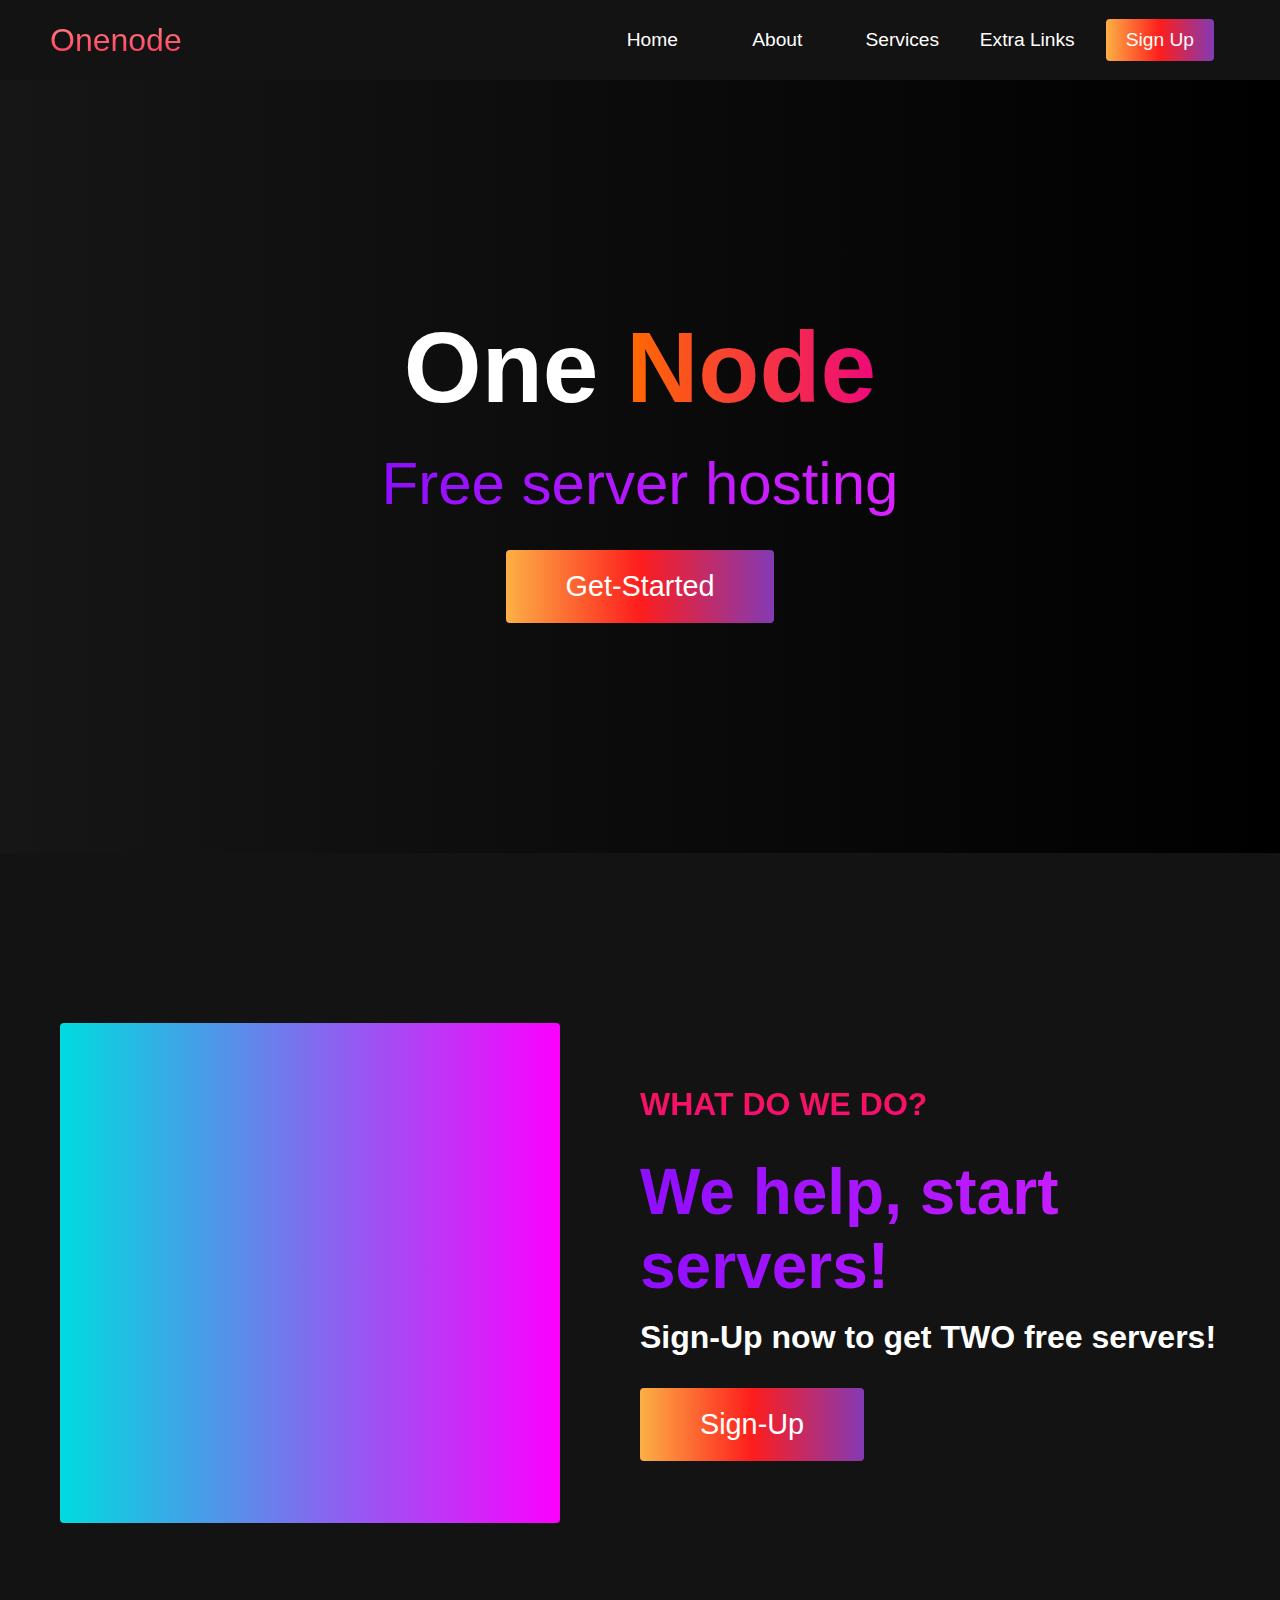
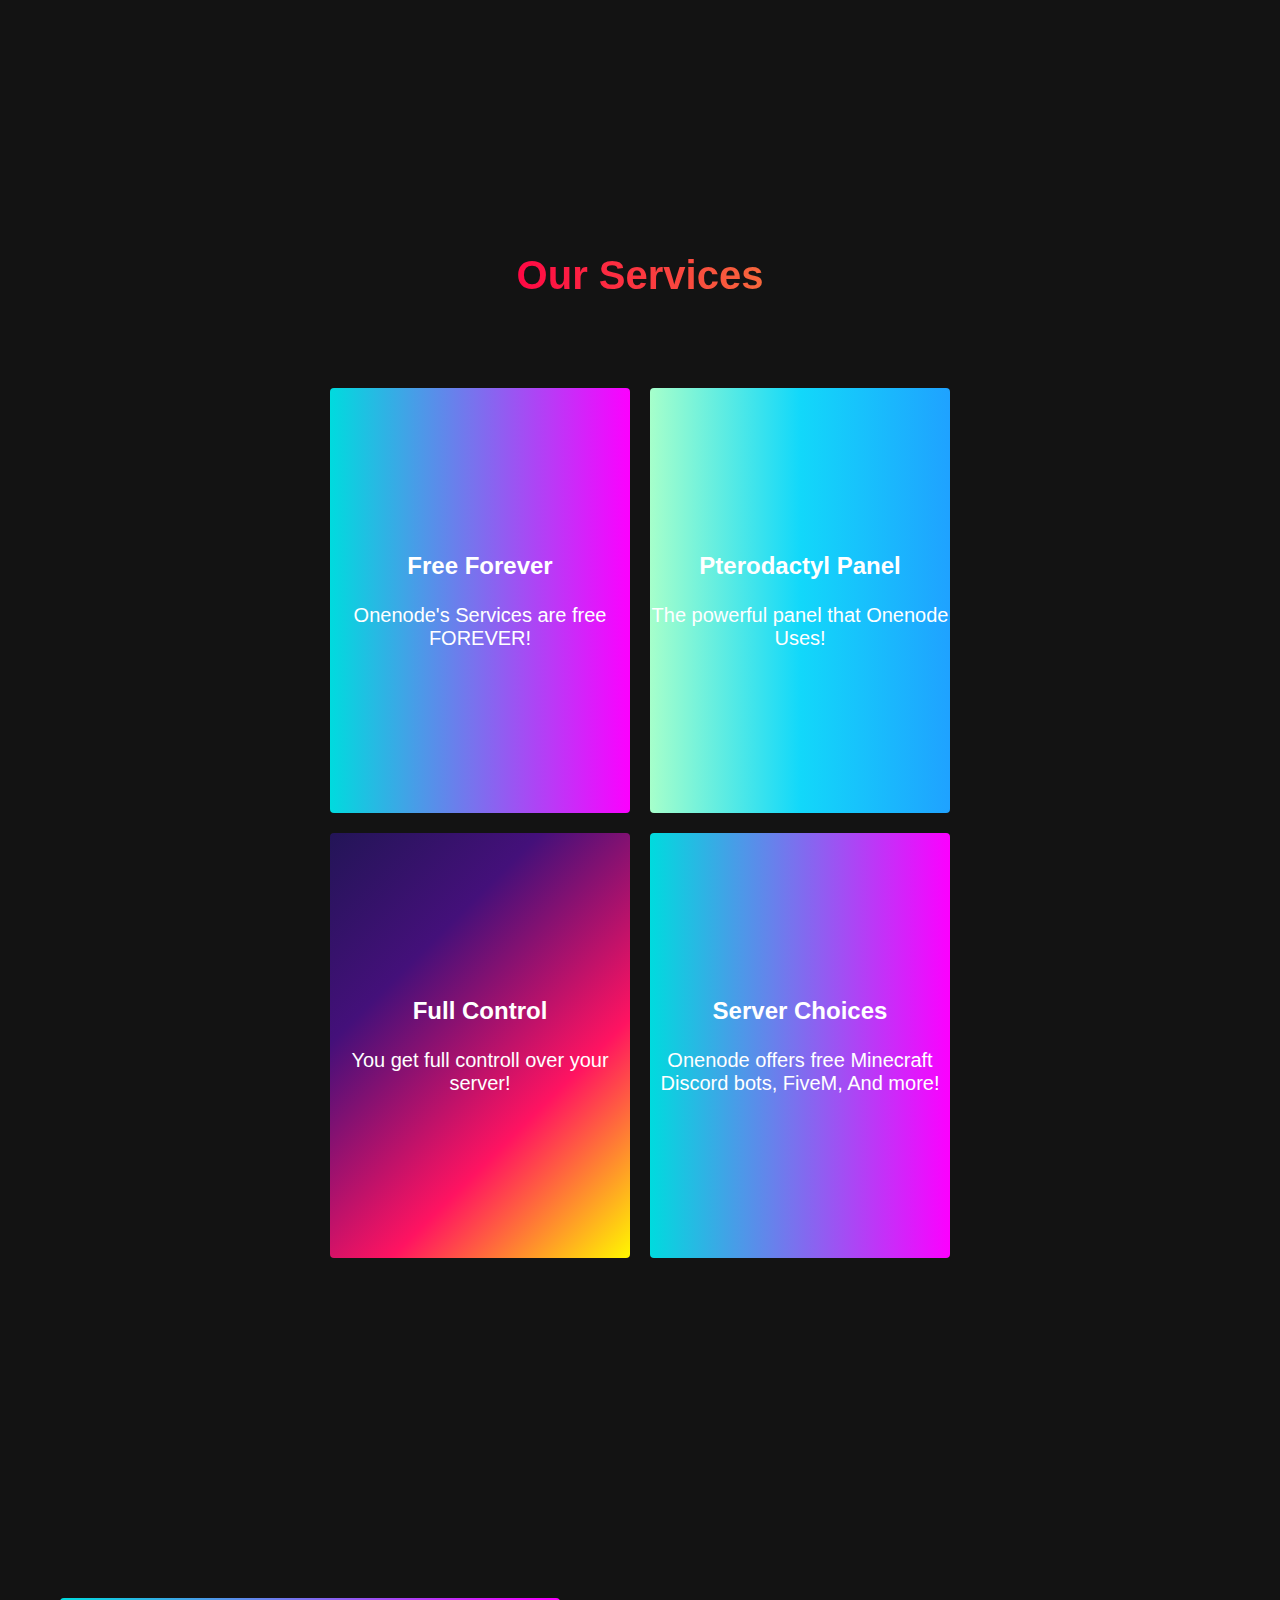
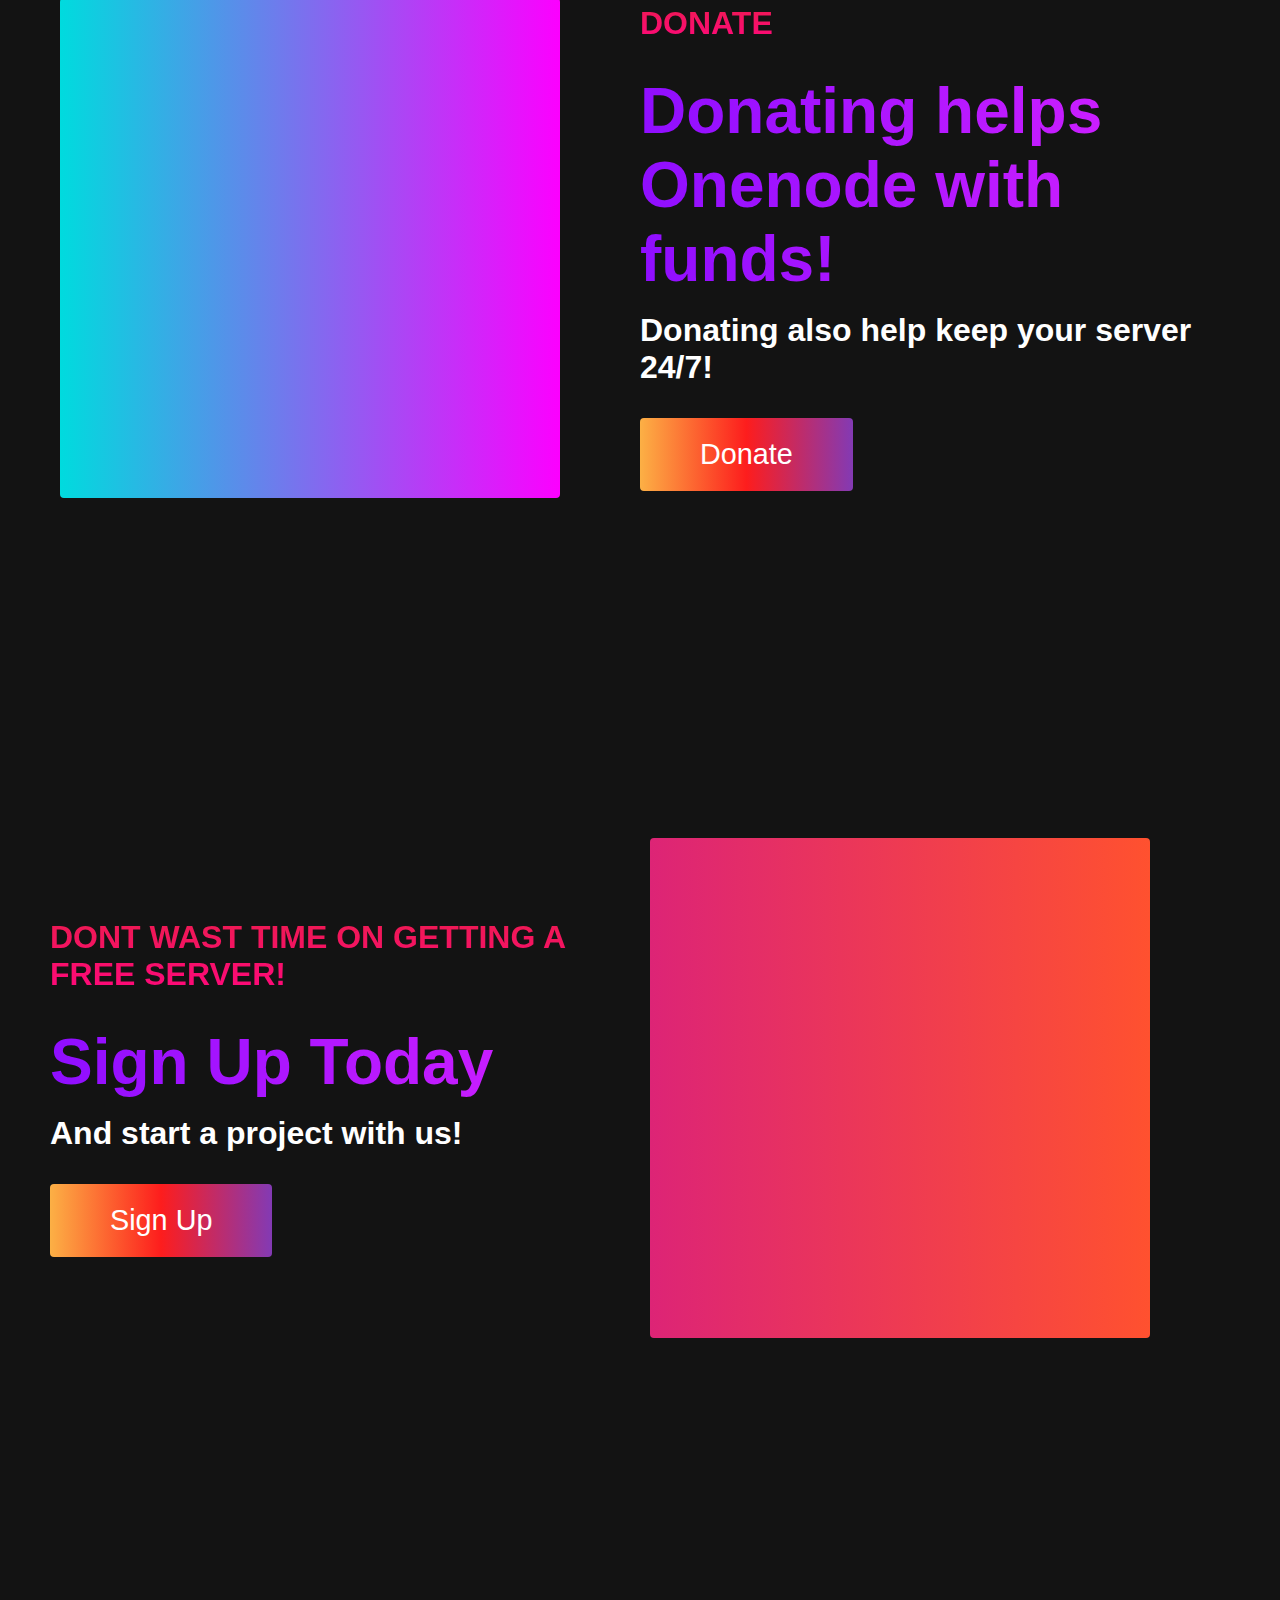
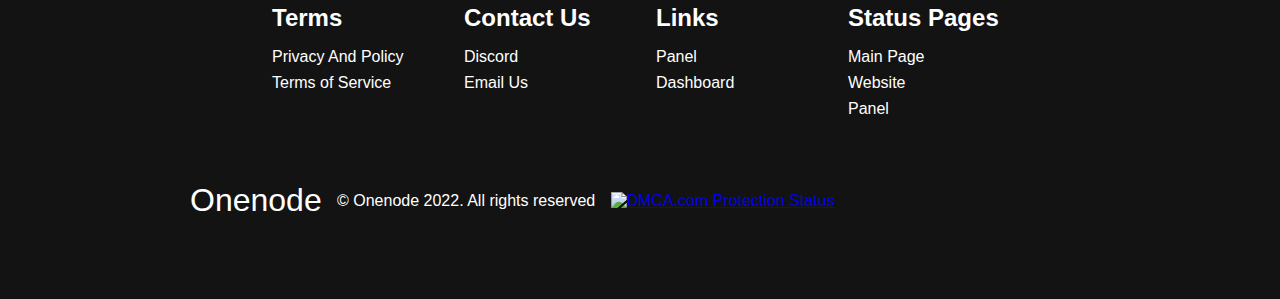
==== commit b940a957: "Add files via upload" ====
--- a/index.html
+++ b/index.html
@@ -43,9 +43,10 @@
               >Services</a
             >
           </li>
+          </li>
           <li class="navbar__item">
-            <a href="Howtouse.html" class="navbar__links" id="signup"
-              >How to use</a
+            <a href="extralinks.html" class="navbar__links" id="signup"
+              >Extra Links</a
             >
           </li>
           <li class="navbar__btn">
@@ -93,22 +94,6 @@
       </div>
     </div>
 
- <!-- Donate Section -->
- <div class="main" id="sign-up">
-  <div class="main__container">
-    <div class="main__content">
-      <h1>Please donate!</h1>
-      <h2>Donating Helps fund Onenode!</h2>
-      <p>By donating your server can remain Online!</p>
-      <button class="main__btn"><a href="donate.html">Donate</a></button>
-    </div>
-    <div class="main__img--container">
-      <div class="main__img--card" id="card-4">
-        <i class="fas fa-users"></i>
-      </div>
-    </div>
-  </div>
-</div>
     <!-- Services Section -->
     <div class="services" id="services">
       <h1>Our Services</h1>
@@ -133,7 +118,20 @@
         </div>
       </div>
     </div>
-
+  <!-- Donate Section -->
+  <div class="main" id="about">
+    <div class="main__container">
+      <div class="main__img--container">
+        <div class="main__img--card"><i class="fas fa-layer-group"></i></div>
+      </div>
+      <div class="main__content">
+        <h1>Donate</h1>
+        <h2>Donating helps Onenode with funds!</h2>
+        <p>Donating also help keep your server 24/7!</p>
+        <button class="main__btn"><a href="donate.html">Donate</a></button>
+      </div>
+    </div>
+  </div>
     <!-- Features Section -->
     <div class="main" id="sign-up">
       <div class="main__container">
